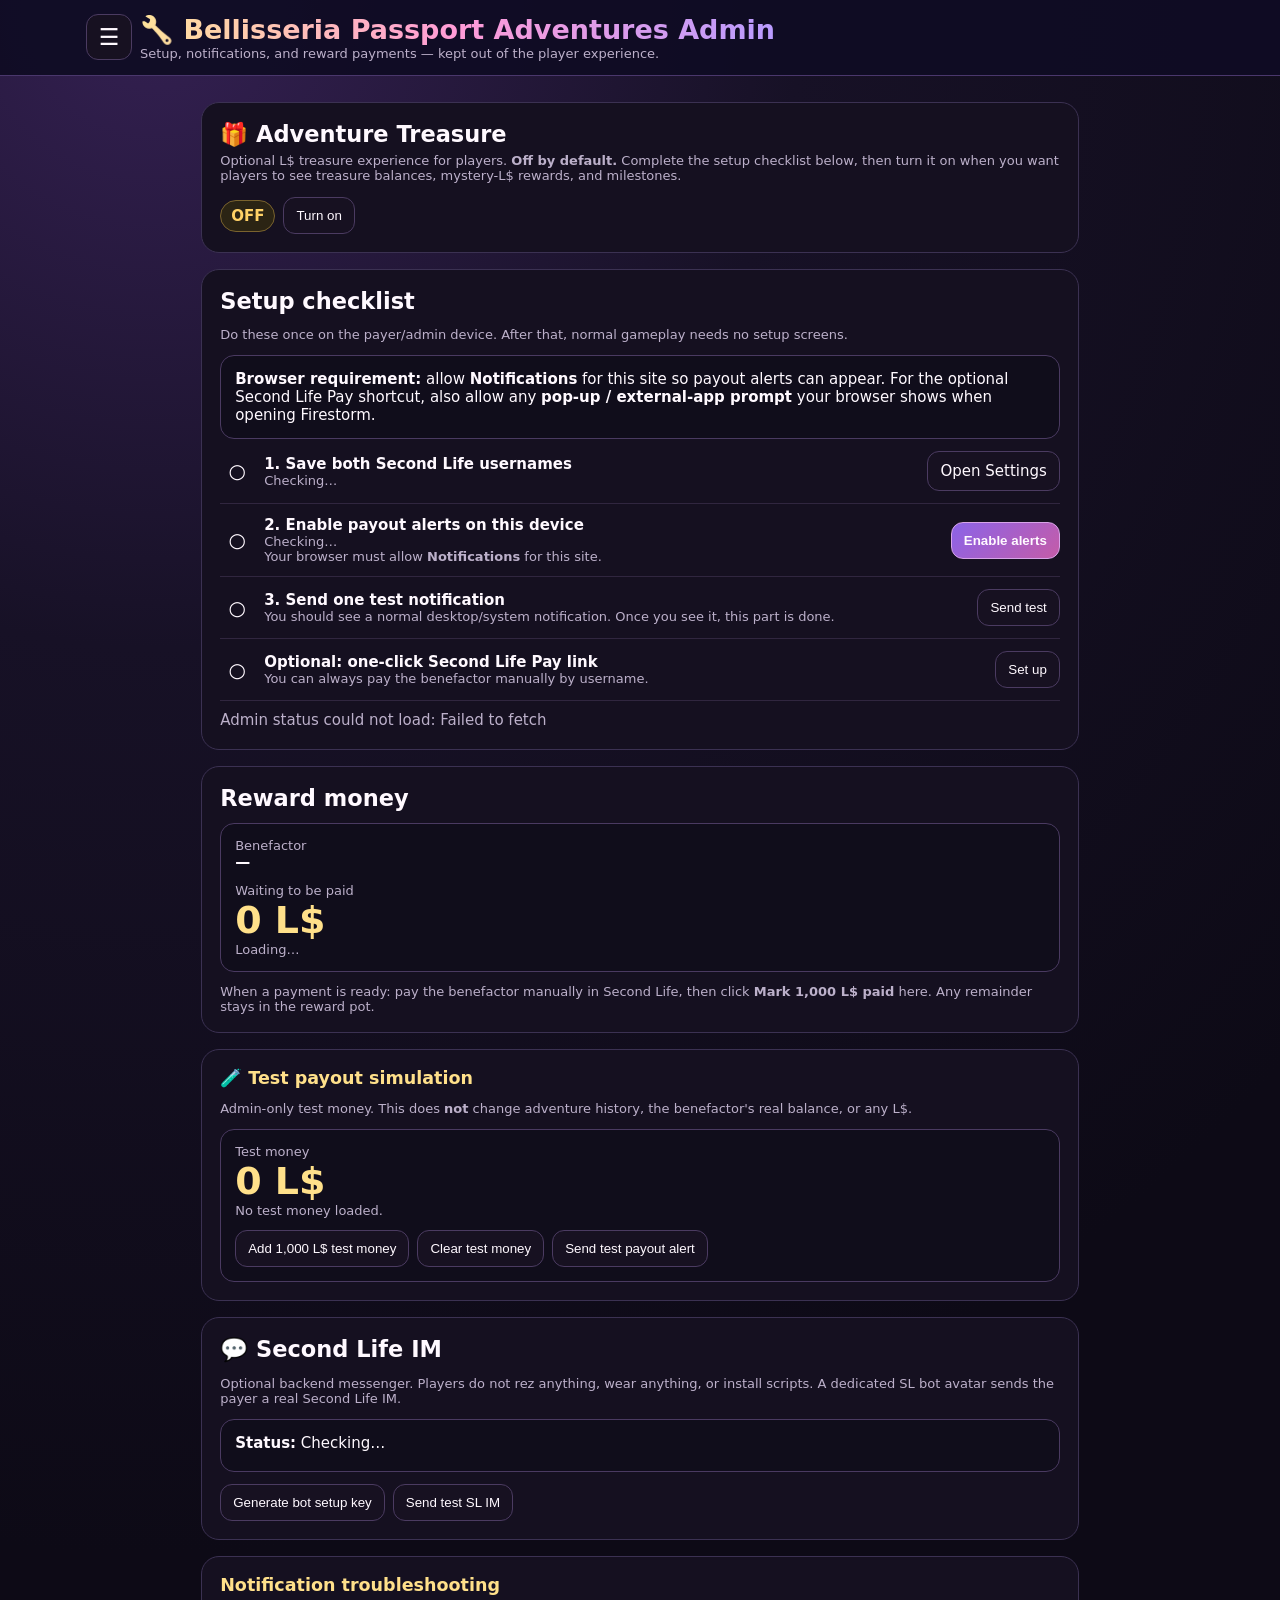
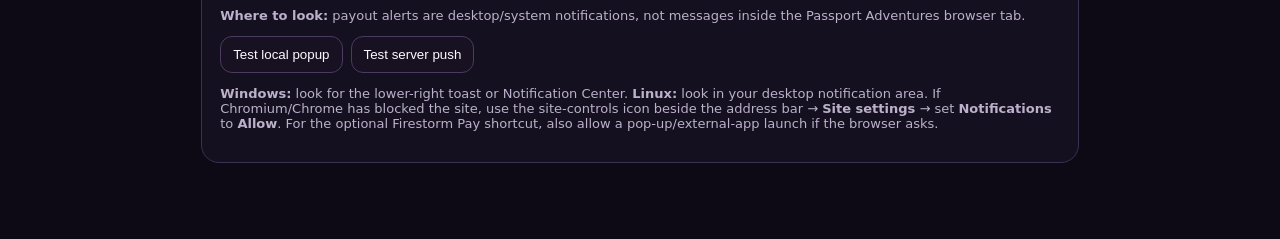
==== admin.html @ 74d3a183 "Fix passport branding and share responsive navigation" ====
<!doctype html>
<html>
<head>
<meta charset="utf-8"><meta name="viewport" content="width=device-width,initial-scale=1">
<meta name="robots" content="noindex">
<title>Admin · Bellisseria Passport Adventures</title>
<style>
:root{--ink:#fff9ff;--muted:#bcb0ca;--line:#3b3152;--green:#63e6a5;--gold:#ffd166;--red:#ff7f98}
*{box-sizing:border-box}body{margin:0;background:radial-gradient(circle at 12% 0%,#342052 0,#171126 30%,#0d0a16 72%);color:var(--ink);font:15px system-ui,-apple-system,Segoe UI,sans-serif}
header{position:sticky;top:0;background:#100c24ee;border-bottom:1px solid #4a376c;padding:14px 4vw;z-index:10}.top{max-width:1000px;margin:auto;display:flex;gap:16px;align-items:center;position:relative}.brand h1{margin:0;font-size:27px;background:linear-gradient(90deg,#ffe39a,#ff9bd7,#b99cff);-webkit-background-clip:text;color:transparent}.brand div,.small{color:var(--muted);font-size:13px}
button,a.btn,input{border:1px solid #4b3b61;border-radius:12px;background:#171121;color:var(--ink);padding:10px 12px}button,a.btn{cursor:pointer;text-decoration:none;display:inline-block}.primary{background:linear-gradient(135deg,#8b63e8,#c45ca8);border-color:#d7a4e8;font-weight:800}
main{max-width:980px;margin:auto;padding:26px 4vw 60px}.card{background:#151020;border:1px solid var(--line);border-radius:18px;padding:18px;margin-bottom:16px}.card h2,.card h3{margin:0 0 8px}.card h3{color:#ffe08a}.actions,.row{display:flex;gap:8px;flex-wrap:wrap;align-items:center}.row input{min-width:280px;flex:1}.check{display:grid;grid-template-columns:34px 1fr auto;gap:10px;align-items:center;padding:12px 0;border-bottom:1px solid #30263f}.check:last-child{border-bottom:0}.checkicon{font-size:20px;text-align:center}.ok{color:var(--green)}.warn{color:var(--gold)}.muted{color:var(--muted)}.statusbox{background:#100d1b;border:1px solid #4a3a61;border-radius:14px;padding:14px;margin-top:12px}.money{font-size:38px;font-weight:900;color:#ffe08a}.due{border-color:#a65b70;background:linear-gradient(135deg,#31151e,#221227)}.due strong{color:#ffc0ce}.notice{min-height:20px;margin-top:10px;color:var(--muted)}.mini{font-size:12px}.hide{display:none}.modebar{display:flex;justify-content:space-between;gap:14px;align-items:center;flex-wrap:wrap}.modepill{display:inline-block;border:1px solid #5b486f;border-radius:999px;padding:6px 10px;font-weight:900}.modepill.on{color:var(--green);border-color:#4f8a70;background:#10271f}.modepill.off{color:var(--gold);border-color:#7a632e;background:#2b2414}@media(max-width:700px){.check{grid-template-columns:30px 1fr}.check .actions{grid-column:2}.row input{min-width:100%}}
</style>
<link rel="stylesheet" href="shared-nav.css?v=1">
<link rel="icon" type="image/svg+xml" href="favicon.svg">
</head>
<body>
<header><div class="top"><div class="navwrap" id="nav"><button class="navbtn" title="Menu" aria-label="Menu" onclick="document.getElementById('nav').classList.toggle('open')">☰</button><div class="navmenu"><a href="index.html">🎮 Adventures</a><a href="settings.html">⚙ Settings</a><a href="instructions.html">📖 Instructions</a><a href="bbb.html">📍 BBB Passport Stops</a><a href="feedback.html">💬 Comments & Bugs</a></div></div><div class="brand"><h1>🔧 Bellisseria Passport Adventures Admin</h1><div>Setup, notifications, and reward payments — kept out of the player experience.</div></div></div></header>
<main>

<section class="card">
<div class="modebar">
  <div>
    <h2 style="margin:0 0 5px">🎁 Adventure Treasure</h2>
    <div class="small">Optional L$ treasure experience for players. <b>Off by default.</b> Complete the setup checklist below, then turn it on when you want players to see treasure balances, mystery-L$ rewards, and milestones.</div>
  </div>
  <div class="actions">
    <span id="treasure-state" class="modepill off">OFF</span>
    <button id="treasure-toggle">Turn on</button>
  </div>
</div>
</section>

<section class="card">
<h2>Setup checklist</h2>
<p class="small">Do these once on the payer/admin device. After that, normal gameplay needs no setup screens.</p>
<div class="statusbox"><b>Browser requirement:</b> allow <b>Notifications</b> for this site so payout alerts can appear. For the optional Second Life Pay shortcut, also allow any <b>pop-up / external-app prompt</b> your browser shows when opening Firestorm.</div>

<div class="check">
  <div class="checkicon" id="names-icon">○</div>
  <div><b>1. Save both Second Life usernames</b><div class="small" id="names-detail">Checking…</div></div>
  <div class="actions"><a class="btn" href="settings.html">Open Settings</a></div>
</div>

<div class="check">
  <div class="checkicon" id="alerts-icon">○</div>
  <div><b>2. Enable payout alerts on this device</b><div class="small" id="alerts-detail">Checking…</div><div class="small">Your browser must allow <b>Notifications</b> for this site.</div></div>
  <div class="actions"><button class="primary" id="enable-alerts">Enable alerts</button></div>
</div>

<div class="check">
  <div class="checkicon" id="test-icon">○</div>
  <div><b>3. Send one test notification</b><div class="small" id="test-detail">You should see a normal desktop/system notification. Once you see it, this part is done.</div></div>
  <div class="actions"><button id="test-alert">Send test</button></div>
</div>

<div class="check">
  <div class="checkicon" id="paylink-icon">○</div>
  <div><b>Optional: one-click Second Life Pay link</b><div class="small" id="paylink-detail">You can always pay the benefactor manually by username.</div></div>
  <div class="actions"><button id="show-pay-setup">Set up</button></div>
</div>

<div id="admin-message" class="notice">Loading admin status…</div>
</section>

<section class="card" id="pay-setup" style="display:none">
<h3>Optional Pay-link setup</h3>
<p class="small">Linden Lab's Name-to-Agent-ID API can resolve the saved benefactor username to the avatar UUID needed for a viewer Pay link. The API key is used for this lookup only and is not stored.</p>
<div class="row">
  <input id="ll-api-key" type="password" autocomplete="off" placeholder="Linden Lab API key">
  <button id="resolve-recipient">Resolve both players</button>
  <a class="btn" href="https://accounts.secondlife.com/manage_api_key" target="_blank" rel="noopener">Get LL API key</a>
</div>
</section>

<section class="card">
<h2>Reward money</h2>
<div class="statusbox">
  <div class="small">Benefactor</div>
  <div><b id="benefactor-name">—</b></div>
  <div class="small" style="margin-top:12px">Waiting to be paid</div>
  <div class="money" id="reward-balance">0 L$</div>
  <div class="small" id="reward-status">Loading…</div>
  <div class="small" id="collect-request-status" style="margin-top:7px;display:none"></div>
</div>

<div id="payment-box" class="statusbox due" style="display:none">
  <strong>💸 1,000 L$ payment ready</strong>
  <div class="small" id="payment-detail" style="margin-top:5px"></div>
  <div class="actions" style="margin-top:12px">
    <a class="btn primary" id="sl-pay" href="#" style="display:none">Pay in Second Life</a>
    <button id="mark-paid">Mark 1,000 L$ paid</button>
  </div>
</div>

<div class="small" style="margin-top:12px">When a payment is ready: pay the benefactor manually in Second Life, then click <b>Mark 1,000 L$ paid</b> here. Any remainder stays in the reward pot.</div>
</section>

<section class="card">
<h3>🧪 Test payout simulation</h3>
<p class="small">Admin-only test money. This does <b>not</b> change adventure history, the benefactor's real balance, or any L$.</p>
<div class="statusbox">
  <div class="small">Test money</div>
  <div class="money" id="test-balance">0 L$</div>
  <div class="small" id="test-money-status">No test money loaded.</div>
  <div class="actions" style="margin-top:12px">
    <button id="add-test-money">Add 1,000 L$ test money</button>
    <button id="clear-test-money">Clear test money</button>
    <button id="send-payout-test">Send test payout alert</button>
  </div>
</div>
</section>

<section class="card">
<h2>💬 Second Life IM</h2>
<p class="small">Optional backend messenger. Players do not rez anything, wear anything, or install scripts. A dedicated SL bot avatar sends the payer a real Second Life IM.</p>
<div class="statusbox">
  <div><b>Status:</b> <span id="sl-bot-status">Checking…</span></div>
  <div class="small" id="sl-bot-detail" style="margin-top:5px"></div>
</div>

<div id="sl-id-setup" style="margin-top:12px;display:none">
  <div class="small"><b>One-time:</b> resolve both saved SL usernames to avatar UUIDs.</div>
  <div class="row" style="margin-top:8px">
    <input id="sl-bot-api-key" type="password" autocomplete="off" placeholder="Linden Lab API key">
    <button id="resolve-sl-users">Resolve player IDs</button>
    <a class="btn" href="https://accounts.secondlife.com/manage_api_key" target="_blank" rel="noopener">Get LL API key</a>
  </div>
</div>

<div class="actions" style="margin-top:12px">
  <button id="generate-bot-token">Generate bot setup key</button>
  <button id="send-sl-im-test">Send test SL IM</button>
</div>

<div id="bot-token-box" class="statusbox" style="display:none">
  <div class="small"><b>Copy this key now.</b> It is shown only when generated and belongs on the VPS, not in Second Life.</div>
  <div class="row" style="margin-top:8px">
    <input id="bot-token-value" readonly>
    <button id="copy-bot-token">Copy key</button>
  </div>
  <div class="small" style="margin-top:8px">Then update/clone the GitHub repo on the VPS and run <b>sudo bash bot/install.sh</b>.</div>
</div>
</section>

<section class="card">
<h3>Notification troubleshooting</h3>
<p class="small"><b>Where to look:</b> payout alerts are desktop/system notifications, not messages inside the Passport Adventures browser tab.</p>
<div class="actions">
  <button id="local-test">Test local popup</button>
  <button id="server-test">Test server push</button>
</div>
<p class="small"><b>Windows:</b> look for the lower-right toast or Notification Center. <b>Linux:</b> look in your desktop notification area. If Chromium/Chrome has blocked the site, use the site-controls icon beside the address bar → <b>Site settings</b> → set <b>Notifications</b> to <b>Allow</b>. For the optional Firestorm Pay shortcut, also allow a pop-up/external-app launch if the browser asks.</p>
</section>

</main>

<script>
const SUPA_URL='https://tzxlrglgwzinefutledx.supabase.co';
const PUSH_API=SUPA_URL+'/functions/v1/payout-push';
let state=null;
const $=s=>document.querySelector(s);
function say(t){$('#admin-message').textContent=t}
async function call(action,payload={}){
 const r=await fetch(PUSH_API,{method:'POST',headers:{'Content-Type':'application/json'},body:JSON.stringify({action,...payload})});
 const d=await r.json().catch(()=>({ok:false,error:'bad_response'}));
 if(!r.ok||!d.ok){const e=new Error(d.error||('HTTP '+r.status));e.data=d;throw e}
 return d;
}
function vapidBytes(s){
 const p='='.repeat((4-s.length%4)%4),b=atob((s+p).replace(/-/g,'+').replace(/_/g,'/'));
 return Uint8Array.from(b,c=>c.charCodeAt(0));
}
async function currentSub(){
 const reg=await navigator.serviceWorker.getRegistration('./');
 return reg?await reg.pushManager.getSubscription():null;
}
function good(icon,detail,text){
 icon.textContent='✓';icon.className='checkicon ok';if(detail)detail.textContent=text||'Ready';
}
function needs(icon,detail,text){
 icon.textContent='○';icon.className='checkicon warn';if(detail)detail.textContent=text||'Needs setup';
}
async function refresh(){
 const s=await call('status');
 const sub=await currentSub().catch(()=>null);
 const ctl=localStorage.getItem('bbb-push-control')||'';
 const permission=typeof Notification!=='undefined'?Notification.permission:'unsupported';
 const tested=localStorage.getItem('bbb-push-tested')==='true';
 state={...s,sub,ctl,permission,tested};

 const treasureOn=!!s.treasure_enabled;
 const seen=s.bot_last_seen_at?new Date(s.bot_last_seen_at):null;
 const botFresh=seen && (Date.now()-seen.getTime()<120000);
 $('#sl-bot-status').textContent=botFresh?'Connected':(s.bot_configured?'Configured — waiting for VPS bot':'Not set up');
 $('#sl-bot-status').className=botFresh?'ok':'warn';
 $('#sl-bot-detail').textContent=botFresh
   ?('Bot '+(s.bot_account_name||'avatar')+' checked in recently.')
   :(s.bot_configured?'Start/restart the VPS bot service so it can connect.':'Generate a bot setup key, then install the messenger on the VPS.');
 $('#sl-id-setup').style.display=s.payer_uuid?'none':'block';
 $('#treasure-state').textContent=treasureOn?'ON':'OFF';
 $('#treasure-state').className='modepill '+(treasureOn?'on':'off');
 $('#treasure-toggle').textContent=treasureOn?'Turn off':'Turn on';

 const namesOk=!!(s.payer_username&&s.recipient_username&&s.payer_username!=='AA'&&s.recipient_username!=='KK');
 if(namesOk)good($('#names-icon'),$('#names-detail'),s.payer_username+' → '+s.recipient_username);
 else needs($('#names-icon'),$('#names-detail'),'Add both actual SL usernames in Settings.');

 const alertsOk=permission==='granted'&&!!sub&&!!ctl;
 if(alertsOk)good($('#alerts-icon'),$('#alerts-detail'),'Enabled on this device.');
 else needs($('#alerts-icon'),$('#alerts-detail'),permission==='denied'?'Browser notifications are blocked for this site.':'Enable alerts on the payer/admin device.');

 if(tested){
   good($('#test-icon'),$('#test-detail'),'✓ Server test completed on this device.');
   $('#test-alert').textContent='Send another test';
 }else{
   needs($('#test-icon'),$('#test-detail'),'Send one server test and look for the desktop/system popup.');
   $('#test-alert').textContent='Send test';
 }

 if(s.recipient_uuid)good($('#paylink-icon'),$('#paylink-detail'),'Benefactor Pay link is ready.');
 else needs($('#paylink-icon'),$('#paylink-detail'),'Optional — manual payment by username also works.');

 $('#benefactor-name').textContent=s.recipient_username||'Not set';
 $('#reward-balance').textContent=Number(s.balance||0)+' L$';
 const testBalance=Number(s.test_balance||0);
 $('#test-balance').textContent=testBalance+' L$';
 $('#test-money-status').textContent=testBalance?'TEST ONLY — ready to simulate a 1,000 L$ payout alert for '+(s.recipient_username||'the second player')+'.':'No test money loaded.';
 const ready=Number(s.ready_payments||0);
 $('#reward-status').textContent=ready?ready+' × 1,000 L$ payment'+(ready===1?' is':'s are')+' ready.':Math.max(0,1000-Number(s.balance||0))+' L$ until the next 1,000 L$ payment.';
 const requestEl=$('#collect-request-status');
 const requestedForCurrent=ready&&Number(s.last_collect_request_balance||0)===Number(s.balance||0)&&s.last_collect_request_at;
 if(requestedForCurrent){
   const when=new Date(s.last_collect_request_at);
   requestEl.textContent='🎉 '+(s.recipient_username||'Benefactor')+' is ready for their 1,000 L$ bonus · '+when.toLocaleString();
   requestEl.style.display='block';
 }else requestEl.style.display='none';
 $('#payment-box').style.display=ready?'block':'none';
 $('#payment-detail').textContent=ready?((Number(s.balance||0)-1000)+' L$ will remain after one 1,000 L$ payment.'):'';

 const pay=$('#sl-pay');
 if(s.recipient_uuid){pay.href='secondlife:///app/agent/'+s.recipient_uuid+'/pay';pay.style.display='inline-block'}
 else pay.style.display='none';

 $('#show-pay-setup').textContent=s.recipient_uuid?'Pay link ready':'Set up';
 $('#show-pay-setup').disabled=!!s.recipient_uuid;
 say(namesOk&&alertsOk&&tested?'✓ Required setup is complete.':'Finish the numbered setup items above.');
}
async function generateBotToken(){
 const sub=await currentSub(),ctl=localStorage.getItem('bbb-push-control')||'';
 if(!sub||!ctl)return say('Enable payout alerts on this admin device first.');
 const out=await call('create_bot_token',{endpoint:sub.endpoint,control_token:ctl});
 $('#bot-token-value').value=out.bot_token||'';
 $('#bot-token-box').style.display='block';
 say('Bot setup key generated. Copy it now, then use it during VPS installation.');
 await refresh();
}
async function resolveSlUsersForBot(){
 const key=$('#sl-bot-api-key').value.trim();
 if(!key)return say('Paste a Linden Lab API key first.');
 const sub=await currentSub(),ctl=localStorage.getItem('bbb-push-control')||'';
 if(!sub||!ctl)return say('Enable payout alerts first so this device can authorize the lookup.');
 await call('resolve_recipient',{endpoint:sub.endpoint,control_token:ctl,username:state.recipient_username,api_key:key});
 $('#sl-bot-api-key').value='';
 say('Both SL player IDs are resolved.');
 await refresh();
}
async function sendSlImTest(){
 const sub=await currentSub(),ctl=localStorage.getItem('bbb-push-control')||'';
 if(!sub||!ctl)return say('Enable payout alerts on this admin device first.');
 const out=await call('test_sl_im',{endpoint:sub.endpoint,control_token:ctl});
 say('Test SL IM queued for '+(out.target_username||'the payer')+'. It should arrive from the bot in Second Life.');
}
async function setTreasureMode(){
 const sub=await currentSub(),ctl=localStorage.getItem('bbb-push-control')||'';
 if(!sub||!ctl)return say('Enable payout alerts on this admin device first, then you can turn Adventure Treasure on or off.');
 const next=!state?.treasure_enabled;
 $('#treasure-toggle').disabled=true;
 try{
   await call('set_treasure_mode',{endpoint:sub.endpoint,control_token:ctl,enabled:next});
   say(next?'🎁 Adventure Treasure is ON. Players will now see the treasure experience.':'Adventure Treasure is OFF. Player reward displays are hidden and payout alerts are paused.');
   await refresh();
 }finally{
   $('#treasure-toggle').disabled=false;
 }
}
async function enableAlerts(){
 if(!('serviceWorker'in navigator)||!('PushManager'in window)||!('Notification'in window))return say('This browser does not support web push.');
 if(Notification.permission==='denied')return say('Notifications are blocked. Change this site to Allow in Chromium site settings, reload, and try again.');
 const p=await Notification.requestPermission();
 if(p!=='granted')return say('Notification permission was not granted.');
 const s=await call('status');
 const reg=await navigator.serviceWorker.register('sw.js');
 await navigator.serviceWorker.ready;
 let sub=await reg.pushManager.getSubscription();
 if(!sub)sub=await reg.pushManager.subscribe({userVisibleOnly:true,applicationServerKey:vapidBytes(s.vapid_public)});
 const out=await call('register',{subscription:sub.toJSON(),user_agent:navigator.userAgent});
 localStorage.setItem('bbb-push-control',out.control_token);
 say('Alerts enabled on this device.');
 await refresh();
}
async function serverTest(fromChecklist=false){
 const sub=await currentSub(),ctl=localStorage.getItem('bbb-push-control')||'';
 if(!sub||!ctl){
   if(fromChecklist)$('#test-detail').textContent='Enable payout alerts first.';
   return say('Enable payout alerts first.');
 }
 const btn=fromChecklist?$('#test-alert'):$('#server-test');
 if(btn){btn.disabled=true;btn.textContent='Sending…';}
 try{
   await call('test',{endpoint:sub.endpoint,control_token:ctl});
   localStorage.setItem('bbb-push-tested','true');
   if(fromChecklist)$('#test-detail').textContent='Test sent — look for the desktop/system popup.';
   say('Test sent. Look for the desktop/system notification.');
   await refresh();
 }catch(e){
   const msg=e.message==='test_cooldown'?'A test was just sent. Wait about 30 seconds, then try again.':'Test failed: '+e.message;
   if(fromChecklist)$('#test-detail').textContent=msg;
   say(msg);
   throw e;
 }finally{
   if(btn)btn.disabled=false;
   if(fromChecklist&&!localStorage.getItem('bbb-push-tested'))btn.textContent='Send test';
 }
}
async function localTest(){
 if(Notification.permission!=='granted')return say('Enable notifications first.');
 let reg=await navigator.serviceWorker.getRegistration('./');
 if(!reg){reg=await navigator.serviceWorker.register('sw.js');await navigator.serviceWorker.ready;}
 await reg.showNotification('🖥 Passport Adventures local test',{body:'Local browser/desktop notifications are working.',tag:'bbb-admin-local',renotify:true});
 say('Local popup requested. Look at your desktop/system notification area.');
}
async function setTestBalance(amount){
 const sub=await currentSub(),ctl=localStorage.getItem('bbb-push-control')||'';
 if(!sub||!ctl)return say('Enable payout alerts on this admin device first.');
 await call('set_test_balance',{endpoint:sub.endpoint,control_token:ctl,amount});
 say(amount?'🧪 Added 1,000 L$ test money. Real rewards were not changed.':'Test money cleared.');
 await refresh();
}
async function resolveRecipient(){
 const key=$('#ll-api-key').value.trim();
 if(!key)return say('Paste a Linden Lab API key first.');
 const sub=await currentSub(),ctl=localStorage.getItem('bbb-push-control')||'';
 if(!sub||!ctl)return say('Enable payout alerts first so this device can authorize the lookup.');
 await call('resolve_recipient',{endpoint:sub.endpoint,control_token:ctl,username:state.recipient_username,api_key:key});
 $('#ll-api-key').value='';
 $('#pay-setup').style.display='none';
 say('Both SL player IDs resolved. Pay link is ready.');
 await refresh();
}
async function markPaid(){
 if(!confirm('Record ONE 1,000 L$ payment to '+(state?.recipient_username||'the benefactor')+' as paid?\n\nDo this only after you actually send the L$ in Second Life.'))return;
 const sub=await currentSub(),ctl=localStorage.getItem('bbb-push-control')||'';
 if(!sub||!ctl)return say('Enable payout alerts on this admin device first.');
 const out=await call('mark_paid',{endpoint:sub.endpoint,control_token:ctl});
 say('✓ 1,000 L$ recorded as paid. '+out.remaining_balance+' L$ remains.');
 await call('check').catch(()=>{});
 await refresh();
}
$('#generate-bot-token').onclick=()=>generateBotToken().catch(e=>say('Could not generate bot key: '+e.message));
$('#copy-bot-token').onclick=()=>navigator.clipboard.writeText($('#bot-token-value').value).then(()=>say('Bot setup key copied.')).catch(()=>say('Could not copy the key.'));
$('#resolve-sl-users').onclick=()=>resolveSlUsersForBot().catch(e=>say('Could not resolve player IDs: '+e.message));
$('#send-sl-im-test').onclick=()=>sendSlImTest().catch(e=>{
 const m=e.message==='test_balance_required'?'Add 1,000 L$ test money first.':e.message==='payer_uuid_missing'?'Resolve player IDs first.':e.message==='bot_not_configured'?'Generate a bot setup key first.':'Could not queue SL IM: '+e.message;
 say(m);
});
$('#treasure-toggle').onclick=()=>setTreasureMode().catch(e=>say('Could not change Adventure Treasure: '+e.message));
$('#enable-alerts').onclick=()=>enableAlerts().catch(e=>say('Could not enable alerts: '+e.message));
$('#test-alert').onclick=()=>serverTest(true).catch(()=>{});
$('#server-test').onclick=()=>serverTest(false).catch(()=>{});
$('#add-test-money').onclick=()=>setTestBalance(1000).catch(e=>say('Could not add test money: '+e.message));
$('#clear-test-money').onclick=()=>setTestBalance(0).catch(e=>say('Could not clear test money: '+e.message));
$('#send-payout-test').onclick=()=>serverTest(false).catch(()=>{});
$('#local-test').onclick=()=>localTest().catch(e=>say('Local test failed: '+e.message));
$('#show-pay-setup').onclick=()=>{$('#pay-setup').style.display='block';$('#ll-api-key').focus()};
$('#resolve-recipient').onclick=()=>resolveRecipient().catch(e=>say('Benefactor lookup failed: '+e.message));
$('#mark-paid').onclick=()=>markPaid().catch(e=>say(e.message==='threshold_not_met'?'The balance is below 1,000 L$.':'Could not record payment: '+e.message));
refresh().catch(e=>say('Admin status could not load: '+e.message));
</script>
</body>
</html>
---- shared-nav.css ----
.navbtn {
  width: 46px;
  height: 46px;
  padding: 4px;
  display: grid;
  place-items: center;
  font: inherit;
  font-size: 23px;
  font-weight: 900;
  line-height: 1;
}

.navwrap {
  position: absolute;
  right: 100%;
  top: 0;
  margin-right: 8px;
  z-index: 31;
}

.navmenu {
  display: none;
  position: absolute;
  left: 0;
  top: 44px;
  min-width: 230px;
  padding: 8px;
  background: #171121;
  border: 1px solid #5c4775;
  border-radius: 14px;
  box-shadow: 0 16px 36px #0008;
}

.navwrap.open .navmenu {
  display: block;
}

.navmenu a {
  display: block;
  padding: 10px 12px;
  color: var(--ink);
  text-decoration: none;
  border-radius: 10px;
}

.navmenu a:hover {
  background: #2a1e3d;
}

.navmenu .here {
  color: var(--gold);
}

/* Move the button into the header before the left gutter becomes too narrow. */
@media (max-width: 1120px) {
  .navwrap {
    position: relative;
    right: auto;
    top: auto;
    flex: 0 0 46px;
    margin: 0;
  }
}

/* Match the proven Comments-page stacked mobile header. */
@media (max-width: 760px) {
  .top,
  .headrow {
    display: block;
  }

  .navwrap {
    margin: 0 0 8px;
  }
}
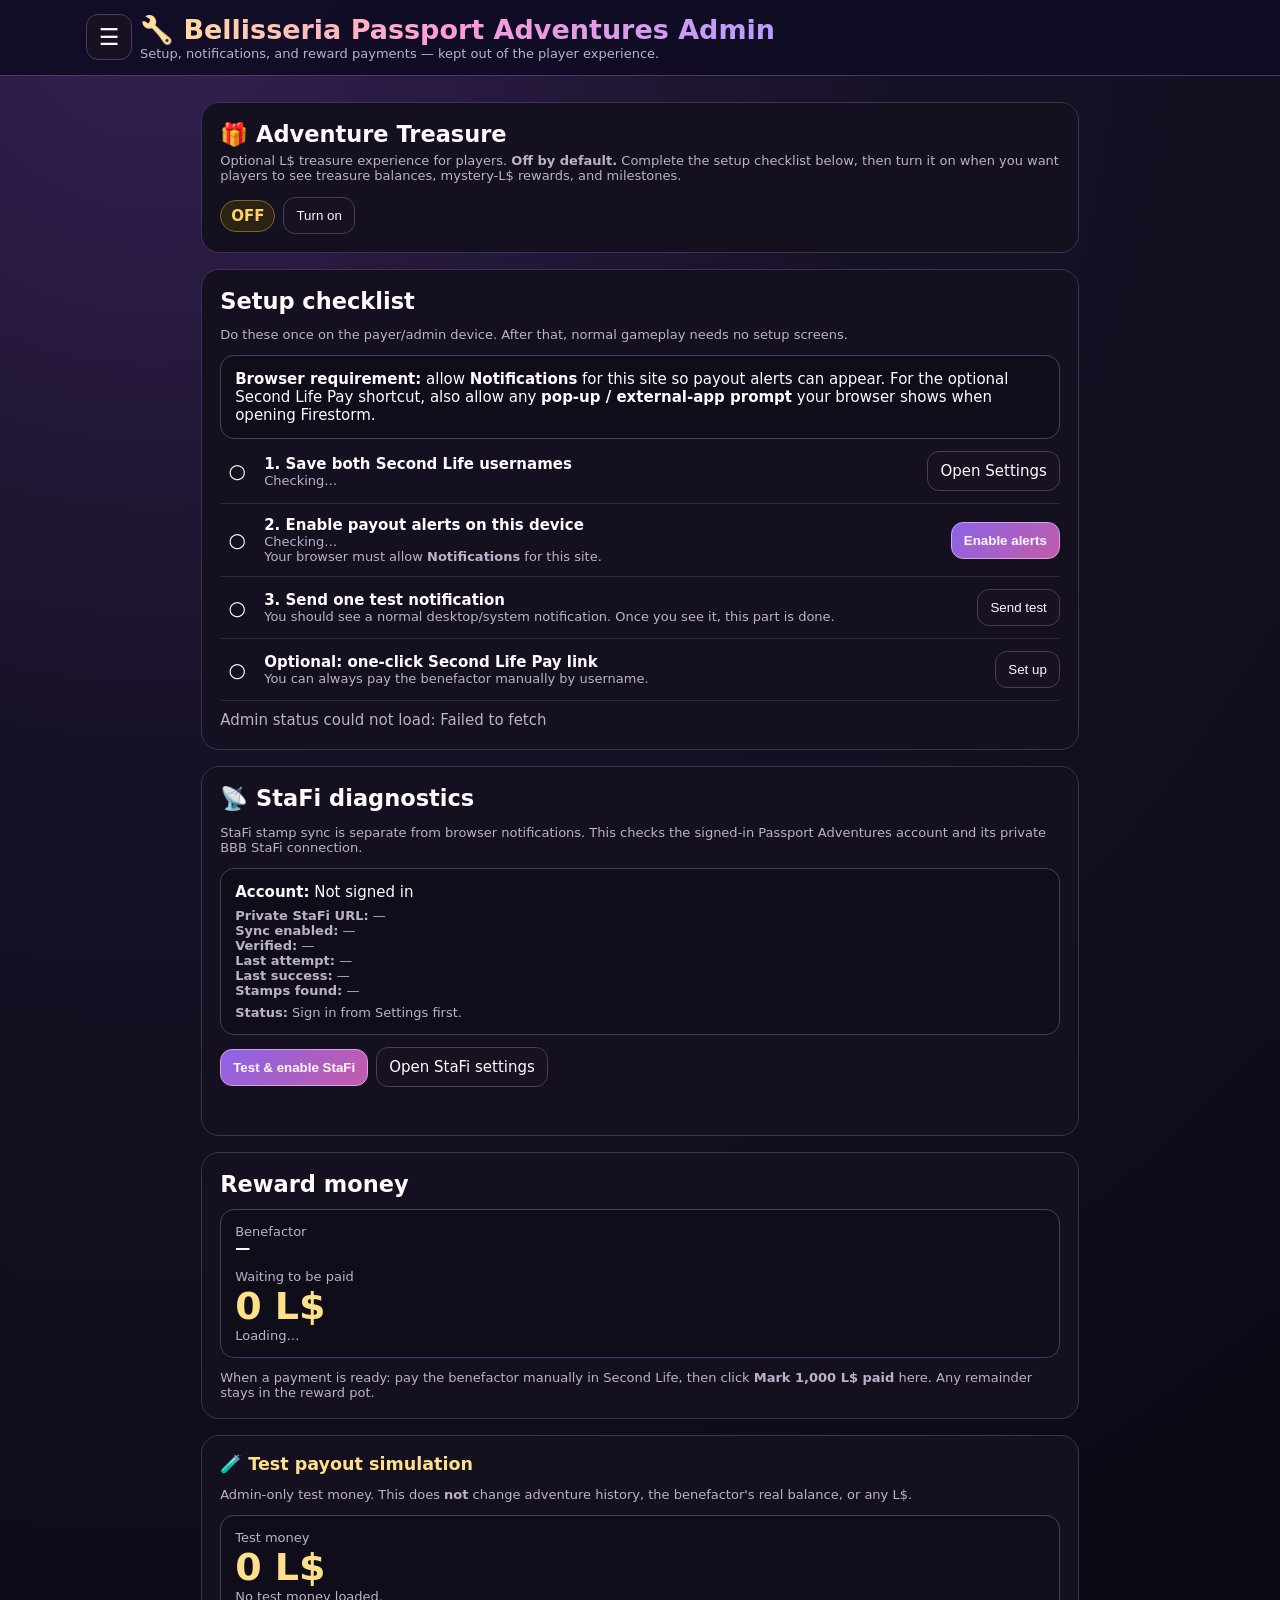
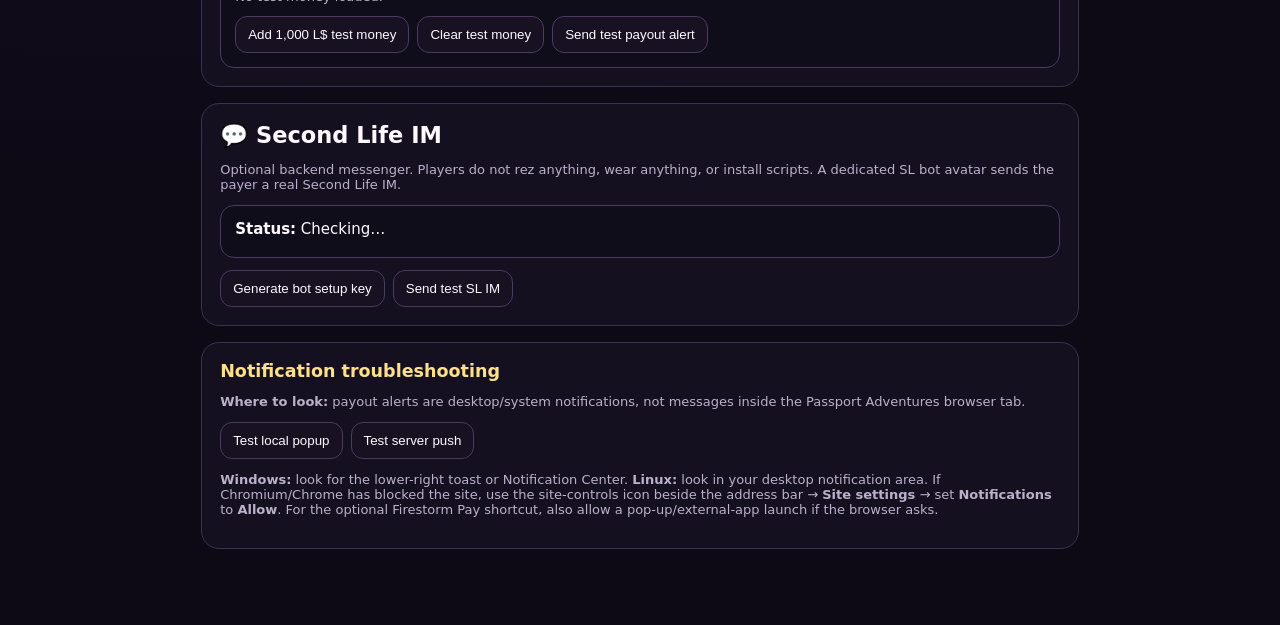
==== commit 197076ec: "Add StaFi diagnostics to Admin" ====
--- a/admin.html
+++ b/admin.html
@@ -18,6 +18,13 @@
 <header><div class="top"><div class="navwrap" id="nav"><button class="navbtn" title="Menu" aria-label="Menu" onclick="document.getElementById('nav').classList.toggle('open')">☰</button><div class="navmenu"><a href="index.html">🎮 Adventures</a><a href="settings.html">⚙ Settings</a><a href="instructions.html">📖 Instructions</a><a href="bbb.html">📍 BBB Passport Stops</a><a href="feedback.html">💬 Comments & Bugs</a></div></div><div class="brand"><h1>🔧 Bellisseria Passport Adventures Admin</h1><div>Setup, notifications, and reward payments — kept out of the player experience.</div></div></div></header>
 <main>
 
+<section class="card hide" id="club-admin-card">
+<div class="modebar"><div><h2 id="club-admin-name">Club payouts</h2><div class="small">This club's Treasure balance and manual payment record are completely separate from every other club.</div></div><a class="btn" href="settings.html">Players &amp; club settings</a></div>
+<div class="statusbox"><div class="small">Beneficiary</div><b id="club-beneficiary">—</b><div class="small" style="margin-top:10px">Waiting to be paid</div><div class="money" id="club-balance">0 L$</div><div class="small" id="club-request">No bonus request waiting.</div></div>
+<div class="actions" style="margin-top:12px"><button id="club-treasure-toggle">Treasure: OFF</button><button class="primary" id="club-mark-paid">Mark 1,000 L$ paid</button></div>
+<div class="notice" id="club-admin-message"></div>
+</section>
+
 <section class="card">
 <div class="modebar">
   <div>
@@ -61,6 +68,26 @@
 </div>
 
 <div id="admin-message" class="notice">Loading admin status…</div>
+</section>
+
+<section class="card">
+<h2>📡 StaFi diagnostics</h2>
+<p class="small">StaFi stamp sync is separate from browser notifications. This checks the signed-in Passport Adventures account and its private BBB StaFi connection.</p>
+<div class="statusbox">
+  <div><b>Account:</b> <span id="stafi-admin-account">Checking…</span></div>
+  <div class="small" style="margin-top:7px"><b>Private StaFi URL:</b> <span id="stafi-admin-url">Checking…</span></div>
+  <div class="small"><b>Sync enabled:</b> <span id="stafi-admin-enabled">—</span></div>
+  <div class="small"><b>Verified:</b> <span id="stafi-admin-verified">—</span></div>
+  <div class="small"><b>Last attempt:</b> <span id="stafi-admin-attempt">—</span></div>
+  <div class="small"><b>Last success:</b> <span id="stafi-admin-success">—</span></div>
+  <div class="small"><b>Stamps found:</b> <span id="stafi-admin-count">—</span></div>
+  <div class="small" style="margin-top:7px"><b>Status:</b> <span id="stafi-admin-status">Checking…</span></div>
+</div>
+<div class="actions" style="margin-top:12px">
+  <button class="primary" id="stafi-admin-test">Test &amp; enable StaFi</button>
+  <a class="btn" href="settings.html">Open StaFi settings</a>
+</div>
+<div class="notice" id="stafi-admin-message"></div>
 </section>
 
 <section class="card" id="pay-setup" style="display:none">
@@ -155,6 +182,7 @@
 
 </main>
 
+<script src="club-session.js?v=3"></script>
 <script>
 const SUPA_URL='https://tzxlrglgwzinefutledx.supabase.co';
 const PUSH_API=SUPA_URL+'/functions/v1/payout-push';
@@ -180,6 +208,53 @@
 }
 function needs(icon,detail,text){
  icon.textContent='○';icon.className='checkicon warn';if(detail)detail.textContent=text||'Needs setup';
+}
+function adminWhen(value){return value?new Date(value).toLocaleString():'Never'}
+function adminStafiError(code){
+ const map={
+   invalid_stafi_url:'Invalid BBB YourStamps URL',
+   stafi_redirect_failed:'Unexpected StaFi redirect',
+   stafi_redirect_blocked:'StaFi redirect was blocked',
+   stafi_page_too_large:'StaFi page response was too large',
+   stafi_too_many_redirects:'Too many StaFi redirects',
+   linked_player_required:'Account is not linked to an active player in the selected club',
+   stafi_unavailable:'StaFi page could not be reached'
+ };
+ if(/^stafi_http_\d{3}$/.test(code||''))return 'StaFi returned HTTP '+String(code).split('_').pop();
+ return map[code]||code||'Unknown StaFi error';
+}
+async function refreshStaFiAdmin(){
+ const session=window.PassportCloud&&PassportCloud.session();
+ const btn=$('#stafi-admin-test');
+ if(!session?.user){
+   $('#stafi-admin-account').textContent='Not signed in';
+   $('#stafi-admin-url').textContent='—';$('#stafi-admin-enabled').textContent='—';$('#stafi-admin-verified').textContent='—';$('#stafi-admin-attempt').textContent='—';$('#stafi-admin-success').textContent='—';$('#stafi-admin-count').textContent='—';
+   $('#stafi-admin-status').textContent='Sign in from Settings first.';btn.disabled=true;return;
+ }
+ const data=await PassportCloud.call('list'),ss=data.private_settings||{},active=PassportCloud.activeClub();
+ $('#stafi-admin-account').textContent=data.profile?.sl_username||session.user.sl_username||'Signed in';
+ $('#stafi-admin-url').textContent=ss.stafi_url?'Saved privately':'Not saved';
+ $('#stafi-admin-enabled').textContent=ss.stafi_sync_enabled?'Yes':'No';
+ $('#stafi-admin-verified').textContent=adminWhen(ss.stafi_verified_at);
+ $('#stafi-admin-attempt').textContent=adminWhen(ss.stafi_last_sync_at);
+ $('#stafi-admin-success').textContent=adminWhen(ss.stafi_last_success_at);
+ $('#stafi-admin-count').textContent=ss.stafi_last_stamp_count==null?'—':String(ss.stafi_last_stamp_count);
+ if(!ss.stafi_url)$('#stafi-admin-status').textContent='Not connected — manual stamp tracking only.';
+ else if(ss.stafi_last_error)$('#stafi-admin-status').textContent='⚠ '+adminStafiError(ss.stafi_last_error);
+ else if(ss.stafi_sync_enabled&&ss.stafi_last_success_at)$('#stafi-admin-status').textContent='✓ Connected and syncing.';
+ else $('#stafi-admin-status').textContent='URL is saved but has not been tested/enabled yet.';
+ btn.disabled=!ss.stafi_url||!active;
+ $('#stafi-admin-message').textContent=!active&&ss.stafi_url?'Choose an active club in Settings before testing StaFi.':'';
+}
+async function testStaFiAdmin(){
+ const active=PassportCloud.activeClub();if(!active)return $('#stafi-admin-message').textContent='Choose an active club in Settings first.';
+ const btn=$('#stafi-admin-test');btn.disabled=true;btn.textContent='Testing…';
+ try{
+   const out=await PassportCloud.call('verify_stafi',{club_id:active});
+   $('#stafi-admin-message').textContent=out.verified?'✓ StaFi verified and automatic sync enabled.':'StaFi test failed: '+adminStafiError(out.error);
+   await refreshStaFiAdmin();
+ }catch(e){$('#stafi-admin-message').textContent='StaFi test failed: '+adminStafiError(e.message)}
+ finally{btn.textContent='Test & enable StaFi';btn.disabled=false}
 }
 async function refresh(){
  const s=await call('status');
@@ -375,7 +450,11 @@
 $('#show-pay-setup').onclick=()=>{$('#pay-setup').style.display='block';$('#ll-api-key').focus()};
 $('#resolve-recipient').onclick=()=>resolveRecipient().catch(e=>say('Benefactor lookup failed: '+e.message));
 $('#mark-paid').onclick=()=>markPaid().catch(e=>say(e.message==='threshold_not_met'?'The balance is below 1,000 L$.':'Could not record payment: '+e.message));
+$('#stafi-admin-test').onclick=()=>testStaFiAdmin();
 refresh().catch(e=>say('Admin status could not load: '+e.message));
+PassportCloud.ready().then(()=>refreshStaFiAdmin()).catch(e=>{$('#stafi-admin-status').textContent='StaFi diagnostics unavailable: '+e.message});
+window.addEventListener('passport-auth-ready',()=>refreshStaFiAdmin().catch(()=>{}));
 </script>
+<script src="club-admin.js?v=2"></script>
 </body>
 </html>
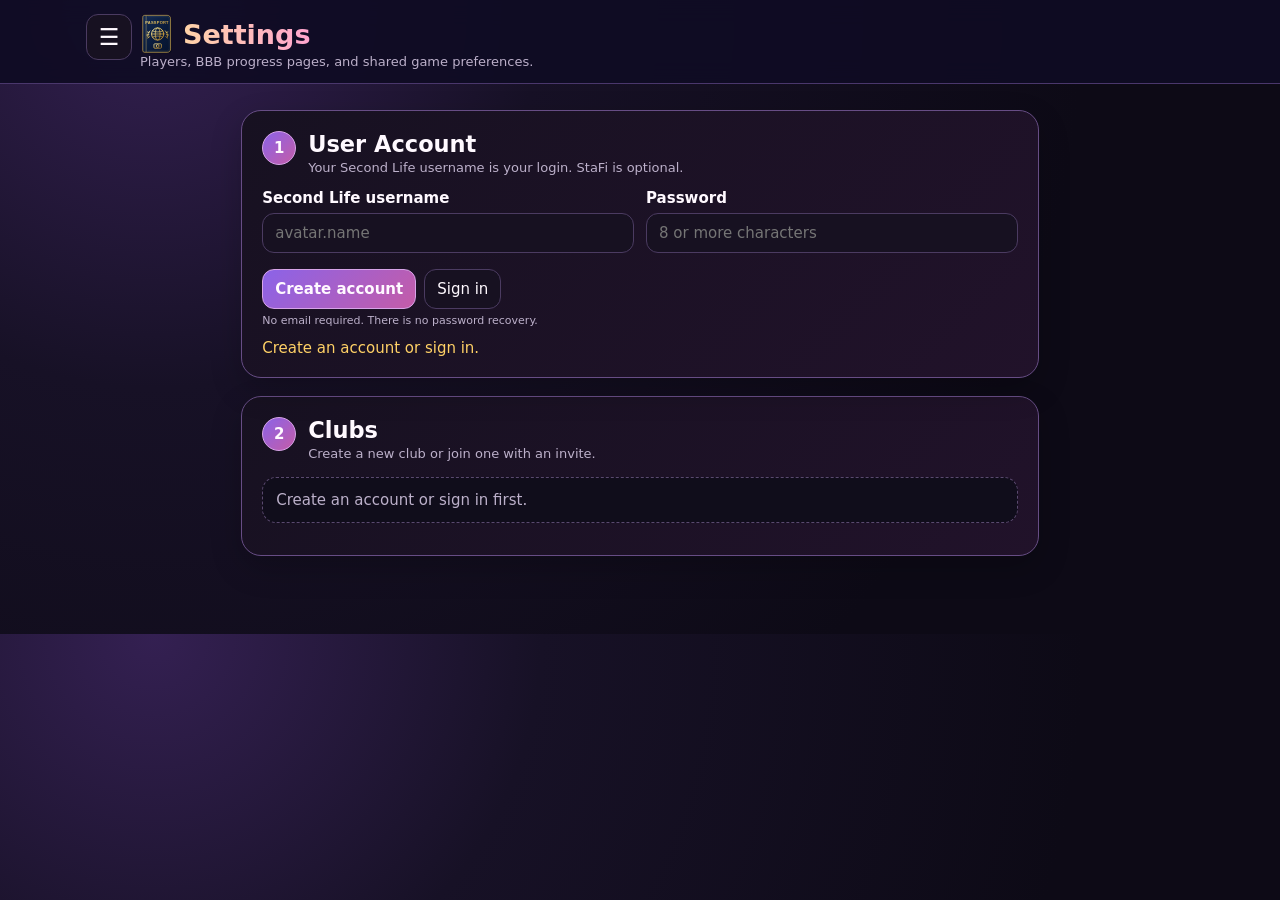
==== commit 7b8ebf6c: "Rebuild Admin around Treasure and StaFi" ====
--- a/admin.html
+++ b/admin.html
@@ -2,459 +2,197 @@
 <html>
 <head>
 <meta charset="utf-8"><meta name="viewport" content="width=device-width,initial-scale=1">
-<meta name="robots" content="noindex">
+<meta name="robots" content="noindex,nofollow">
 <title>Admin · Bellisseria Passport Adventures</title>
 <style>
-:root{--ink:#fff9ff;--muted:#bcb0ca;--line:#3b3152;--green:#63e6a5;--gold:#ffd166;--red:#ff7f98}
-*{box-sizing:border-box}body{margin:0;background:radial-gradient(circle at 12% 0%,#342052 0,#171126 30%,#0d0a16 72%);color:var(--ink);font:15px system-ui,-apple-system,Segoe UI,sans-serif}
-header{position:sticky;top:0;background:#100c24ee;border-bottom:1px solid #4a376c;padding:14px 4vw;z-index:10}.top{max-width:1000px;margin:auto;display:flex;gap:16px;align-items:center;position:relative}.brand h1{margin:0;font-size:27px;background:linear-gradient(90deg,#ffe39a,#ff9bd7,#b99cff);-webkit-background-clip:text;color:transparent}.brand div,.small{color:var(--muted);font-size:13px}
-button,a.btn,input{border:1px solid #4b3b61;border-radius:12px;background:#171121;color:var(--ink);padding:10px 12px}button,a.btn{cursor:pointer;text-decoration:none;display:inline-block}.primary{background:linear-gradient(135deg,#8b63e8,#c45ca8);border-color:#d7a4e8;font-weight:800}
-main{max-width:980px;margin:auto;padding:26px 4vw 60px}.card{background:#151020;border:1px solid var(--line);border-radius:18px;padding:18px;margin-bottom:16px}.card h2,.card h3{margin:0 0 8px}.card h3{color:#ffe08a}.actions,.row{display:flex;gap:8px;flex-wrap:wrap;align-items:center}.row input{min-width:280px;flex:1}.check{display:grid;grid-template-columns:34px 1fr auto;gap:10px;align-items:center;padding:12px 0;border-bottom:1px solid #30263f}.check:last-child{border-bottom:0}.checkicon{font-size:20px;text-align:center}.ok{color:var(--green)}.warn{color:var(--gold)}.muted{color:var(--muted)}.statusbox{background:#100d1b;border:1px solid #4a3a61;border-radius:14px;padding:14px;margin-top:12px}.money{font-size:38px;font-weight:900;color:#ffe08a}.due{border-color:#a65b70;background:linear-gradient(135deg,#31151e,#221227)}.due strong{color:#ffc0ce}.notice{min-height:20px;margin-top:10px;color:var(--muted)}.mini{font-size:12px}.hide{display:none}.modebar{display:flex;justify-content:space-between;gap:14px;align-items:center;flex-wrap:wrap}.modepill{display:inline-block;border:1px solid #5b486f;border-radius:999px;padding:6px 10px;font-weight:900}.modepill.on{color:var(--green);border-color:#4f8a70;background:#10271f}.modepill.off{color:var(--gold);border-color:#7a632e;background:#2b2414}@media(max-width:700px){.check{grid-template-columns:30px 1fr}.check .actions{grid-column:2}.row input{min-width:100%}}
+:root{--ink:#fff9ff;--muted:#bcb0ca;--line:#3b3152;--green:#63e6a5;--gold:#ffd166;--red:#ff8da1}
+*{box-sizing:border-box}
+body{margin:0;background:radial-gradient(circle at 12% 0%,#342052 0,#171126 30%,#0d0a16 72%);color:var(--ink);font:15px system-ui,-apple-system,Segoe UI,sans-serif}
+header{background:#100c24ee;border-bottom:1px solid #4a376c;padding:14px 4vw}
+.top{max-width:900px;margin:auto;display:flex;justify-content:space-between;gap:16px;align-items:center}
+h1{margin:0;font-size:24px;background:linear-gradient(90deg,#ffe39a,#ff9bd7,#b99cff);-webkit-background-clip:text;color:transparent}
+.small,.muted{color:var(--muted);font-size:12px}
+button,a.btn{border:1px solid #4b3b61;border-radius:11px;background:#171121;color:var(--ink);padding:9px 11px;cursor:pointer;text-decoration:none;font:inherit}
+button.primary{background:linear-gradient(135deg,#8b63e8,#c45ca8);border-color:#d7a4e8;font-weight:800}
+main{max-width:900px;margin:auto;padding:24px 4vw 60px}
+.card{background:linear-gradient(135deg,#171121,#21122a);border:1px solid #674d85;border-radius:18px;padding:18px;margin-bottom:16px;box-shadow:0 12px 30px #0003}
+.card h2{margin:0 0 5px}.modehead{display:flex;justify-content:space-between;gap:14px;align-items:center;flex-wrap:wrap}
+.actions{display:flex;gap:8px;align-items:center;flex-wrap:wrap}.pill{display:inline-block;border:1px solid #5b486f;border-radius:999px;padding:5px 9px;font-size:11px;font-weight:900}
+.pill.on{color:var(--green);border-color:#4f8a70;background:#10271f}.pill.off{color:var(--gold);border-color:#7a632e;background:#2b2414}
+.details{margin-top:15px;padding-top:15px;border-top:1px solid var(--line)}.grid{display:grid;grid-template-columns:1fr 1fr;gap:10px}.stat{background:#100d1b;border:1px solid #443754;border-radius:12px;padding:11px}
+.stat b{display:block;margin-top:3px}.money{font-size:34px;font-weight:900;color:#ffe08a}.paybox{margin-top:12px;padding:13px;border:1px solid #84556a;border-radius:13px;background:#28141d}
+.statusbox{background:#100d1b;border:1px solid #4a3a61;border-radius:13px;padding:13px;margin-top:12px;line-height:1.5}.good{color:var(--green)}.warn{color:var(--gold)}.bad{color:#ffacba}
+.notice{min-height:18px;margin-top:10px;color:var(--muted);font-size:12px}.hidden{display:none!important}
+#gate{max-width:520px;margin:70px auto;padding:0 4vw;text-align:center;color:var(--muted)}
+@media(max-width:650px){.grid{grid-template-columns:1fr}.top{align-items:flex-start}.top .actions{justify-content:flex-end}}
 </style>
-<link rel="stylesheet" href="shared-nav.css?v=1">
 <link rel="icon" type="image/svg+xml" href="favicon.svg">
 </head>
 <body>
-<header><div class="top"><div class="navwrap" id="nav"><button class="navbtn" title="Menu" aria-label="Menu" onclick="document.getElementById('nav').classList.toggle('open')">☰</button><div class="navmenu"><a href="index.html">🎮 Adventures</a><a href="settings.html">⚙ Settings</a><a href="instructions.html">📖 Instructions</a><a href="bbb.html">📍 BBB Passport Stops</a><a href="feedback.html">💬 Comments & Bugs</a></div></div><div class="brand"><h1>🔧 Bellisseria Passport Adventures Admin</h1><div>Setup, notifications, and reward payments — kept out of the player experience.</div></div></div></header>
-<main>
+<header>
+  <div class="top">
+    <div><h1>⚙ Passport Adventures Admin</h1><div class="small">Owner setup only</div></div>
+    <div class="actions"><a class="btn" href="settings.html">Settings</a><button id="lock-admin">Lock</button></div>
+  </div>
+</header>
 
-<section class="card hide" id="club-admin-card">
-<div class="modebar"><div><h2 id="club-admin-name">Club payouts</h2><div class="small">This club's Treasure balance and manual payment record are completely separate from every other club.</div></div><a class="btn" href="settings.html">Players &amp; club settings</a></div>
-<div class="statusbox"><div class="small">Beneficiary</div><b id="club-beneficiary">—</b><div class="small" style="margin-top:10px">Waiting to be paid</div><div class="money" id="club-balance">0 L$</div><div class="small" id="club-request">No bonus request waiting.</div></div>
-<div class="actions" style="margin-top:12px"><button id="club-treasure-toggle">Treasure: OFF</button><button class="primary" id="club-mark-paid">Mark 1,000 L$ paid</button></div>
-<div class="notice" id="club-admin-message"></div>
+<div id="gate">Checking admin access…</div>
+
+<main id="admin-main" class="hidden">
+<section class="card" id="treasure-card">
+  <div class="modehead">
+    <div><h2 id="treasure-title">Adventure Treasure</h2><div class="small">Money mode for the active club.</div></div>
+    <div class="actions"><span class="pill off" id="treasure-pill">OFF</span><button id="treasure-toggle">Turn on</button></div>
+  </div>
+  <div id="treasure-off-note" class="statusbox">Adventure Treasure is off for this club.</div>
+  <div id="treasure-details" class="details hidden">
+    <div class="grid">
+      <div class="stat"><span class="small">Payer</span><b id="payer-name">—</b></div>
+      <div class="stat"><span class="small">Paid to</span><b id="recipient-name">—</b></div>
+    </div>
+    <div class="statusbox">
+      <div class="small">Waiting to be paid</div>
+      <div class="money" id="treasure-balance">0 L$</div>
+      <div class="small" id="treasure-progress">—</div>
+      <div class="small" id="treasure-request" style="margin-top:6px"></div>
+    </div>
+    <div class="paybox hidden" id="pay-box">
+      <b>💸 1,000 L$ ready</b>
+      <div class="small" style="margin-top:4px">Pay the <b>Paid to</b> player manually in Second Life, then record it here.</div>
+      <div class="actions" style="margin-top:10px"><button class="primary" id="mark-paid">Mark 1,000 L$ paid</button></div>
+    </div>
+  </div>
+  <div class="notice" id="treasure-message"></div>
 </section>
 
 <section class="card">
-<div class="modebar">
-  <div>
-    <h2 style="margin:0 0 5px">🎁 Adventure Treasure</h2>
-    <div class="small">Optional L$ treasure experience for players. <b>Off by default.</b> Complete the setup checklist below, then turn it on when you want players to see treasure balances, mystery-L$ rewards, and milestones.</div>
+  <div class="modehead"><div><h2>📡 StaFi diagnostics</h2><div class="small">Automatic BBB stamp sync for your signed-in account.</div></div><a class="btn" href="settings.html">Edit StaFi URL</a></div>
+  <div class="statusbox">
+    <div><b>Account:</b> <span id="stafi-account">—</span></div>
+    <div><b>Private StaFi URL:</b> <span id="stafi-url">—</span></div>
+    <div><b>Sync enabled:</b> <span id="stafi-enabled">—</span></div>
+    <div><b>Verified:</b> <span id="stafi-verified">—</span></div>
+    <div><b>Last attempt:</b> <span id="stafi-attempt">—</span></div>
+    <div><b>Last success:</b> <span id="stafi-success">—</span></div>
+    <div><b>Stamps found:</b> <span id="stafi-count">—</span></div>
+    <div style="margin-top:7px"><b>Status:</b> <span id="stafi-status">Checking…</span></div>
   </div>
-  <div class="actions">
-    <span id="treasure-state" class="modepill off">OFF</span>
-    <button id="treasure-toggle">Turn on</button>
-  </div>
-</div>
+  <div class="actions" style="margin-top:12px"><button class="primary" id="stafi-test">Test &amp; enable StaFi</button></div>
+  <div class="notice" id="stafi-message"></div>
 </section>
-
-<section class="card">
-<h2>Setup checklist</h2>
-<p class="small">Do these once on the payer/admin device. After that, normal gameplay needs no setup screens.</p>
-<div class="statusbox"><b>Browser requirement:</b> allow <b>Notifications</b> for this site so payout alerts can appear. For the optional Second Life Pay shortcut, also allow any <b>pop-up / external-app prompt</b> your browser shows when opening Firestorm.</div>
-
-<div class="check">
-  <div class="checkicon" id="names-icon">○</div>
-  <div><b>1. Save both Second Life usernames</b><div class="small" id="names-detail">Checking…</div></div>
-  <div class="actions"><a class="btn" href="settings.html">Open Settings</a></div>
-</div>
-
-<div class="check">
-  <div class="checkicon" id="alerts-icon">○</div>
-  <div><b>2. Enable payout alerts on this device</b><div class="small" id="alerts-detail">Checking…</div><div class="small">Your browser must allow <b>Notifications</b> for this site.</div></div>
-  <div class="actions"><button class="primary" id="enable-alerts">Enable alerts</button></div>
-</div>
-
-<div class="check">
-  <div class="checkicon" id="test-icon">○</div>
-  <div><b>3. Send one test notification</b><div class="small" id="test-detail">You should see a normal desktop/system notification. Once you see it, this part is done.</div></div>
-  <div class="actions"><button id="test-alert">Send test</button></div>
-</div>
-
-<div class="check">
-  <div class="checkicon" id="paylink-icon">○</div>
-  <div><b>Optional: one-click Second Life Pay link</b><div class="small" id="paylink-detail">You can always pay the benefactor manually by username.</div></div>
-  <div class="actions"><button id="show-pay-setup">Set up</button></div>
-</div>
-
-<div id="admin-message" class="notice">Loading admin status…</div>
-</section>
-
-<section class="card">
-<h2>📡 StaFi diagnostics</h2>
-<p class="small">StaFi stamp sync is separate from browser notifications. This checks the signed-in Passport Adventures account and its private BBB StaFi connection.</p>
-<div class="statusbox">
-  <div><b>Account:</b> <span id="stafi-admin-account">Checking…</span></div>
-  <div class="small" style="margin-top:7px"><b>Private StaFi URL:</b> <span id="stafi-admin-url">Checking…</span></div>
-  <div class="small"><b>Sync enabled:</b> <span id="stafi-admin-enabled">—</span></div>
-  <div class="small"><b>Verified:</b> <span id="stafi-admin-verified">—</span></div>
-  <div class="small"><b>Last attempt:</b> <span id="stafi-admin-attempt">—</span></div>
-  <div class="small"><b>Last success:</b> <span id="stafi-admin-success">—</span></div>
-  <div class="small"><b>Stamps found:</b> <span id="stafi-admin-count">—</span></div>
-  <div class="small" style="margin-top:7px"><b>Status:</b> <span id="stafi-admin-status">Checking…</span></div>
-</div>
-<div class="actions" style="margin-top:12px">
-  <button class="primary" id="stafi-admin-test">Test &amp; enable StaFi</button>
-  <a class="btn" href="settings.html">Open StaFi settings</a>
-</div>
-<div class="notice" id="stafi-admin-message"></div>
-</section>
-
-<section class="card" id="pay-setup" style="display:none">
-<h3>Optional Pay-link setup</h3>
-<p class="small">Linden Lab's Name-to-Agent-ID API can resolve the saved benefactor username to the avatar UUID needed for a viewer Pay link. The API key is used for this lookup only and is not stored.</p>
-<div class="row">
-  <input id="ll-api-key" type="password" autocomplete="off" placeholder="Linden Lab API key">
-  <button id="resolve-recipient">Resolve both players</button>
-  <a class="btn" href="https://accounts.secondlife.com/manage_api_key" target="_blank" rel="noopener">Get LL API key</a>
-</div>
-</section>
-
-<section class="card">
-<h2>Reward money</h2>
-<div class="statusbox">
-  <div class="small">Benefactor</div>
-  <div><b id="benefactor-name">—</b></div>
-  <div class="small" style="margin-top:12px">Waiting to be paid</div>
-  <div class="money" id="reward-balance">0 L$</div>
-  <div class="small" id="reward-status">Loading…</div>
-  <div class="small" id="collect-request-status" style="margin-top:7px;display:none"></div>
-</div>
-
-<div id="payment-box" class="statusbox due" style="display:none">
-  <strong>💸 1,000 L$ payment ready</strong>
-  <div class="small" id="payment-detail" style="margin-top:5px"></div>
-  <div class="actions" style="margin-top:12px">
-    <a class="btn primary" id="sl-pay" href="#" style="display:none">Pay in Second Life</a>
-    <button id="mark-paid">Mark 1,000 L$ paid</button>
-  </div>
-</div>
-
-<div class="small" style="margin-top:12px">When a payment is ready: pay the benefactor manually in Second Life, then click <b>Mark 1,000 L$ paid</b> here. Any remainder stays in the reward pot.</div>
-</section>
-
-<section class="card">
-<h3>🧪 Test payout simulation</h3>
-<p class="small">Admin-only test money. This does <b>not</b> change adventure history, the benefactor's real balance, or any L$.</p>
-<div class="statusbox">
-  <div class="small">Test money</div>
-  <div class="money" id="test-balance">0 L$</div>
-  <div class="small" id="test-money-status">No test money loaded.</div>
-  <div class="actions" style="margin-top:12px">
-    <button id="add-test-money">Add 1,000 L$ test money</button>
-    <button id="clear-test-money">Clear test money</button>
-    <button id="send-payout-test">Send test payout alert</button>
-  </div>
-</div>
-</section>
-
-<section class="card">
-<h2>💬 Second Life IM</h2>
-<p class="small">Optional backend messenger. Players do not rez anything, wear anything, or install scripts. A dedicated SL bot avatar sends the payer a real Second Life IM.</p>
-<div class="statusbox">
-  <div><b>Status:</b> <span id="sl-bot-status">Checking…</span></div>
-  <div class="small" id="sl-bot-detail" style="margin-top:5px"></div>
-</div>
-
-<div id="sl-id-setup" style="margin-top:12px;display:none">
-  <div class="small"><b>One-time:</b> resolve both saved SL usernames to avatar UUIDs.</div>
-  <div class="row" style="margin-top:8px">
-    <input id="sl-bot-api-key" type="password" autocomplete="off" placeholder="Linden Lab API key">
-    <button id="resolve-sl-users">Resolve player IDs</button>
-    <a class="btn" href="https://accounts.secondlife.com/manage_api_key" target="_blank" rel="noopener">Get LL API key</a>
-  </div>
-</div>
-
-<div class="actions" style="margin-top:12px">
-  <button id="generate-bot-token">Generate bot setup key</button>
-  <button id="send-sl-im-test">Send test SL IM</button>
-</div>
-
-<div id="bot-token-box" class="statusbox" style="display:none">
-  <div class="small"><b>Copy this key now.</b> It is shown only when generated and belongs on the VPS, not in Second Life.</div>
-  <div class="row" style="margin-top:8px">
-    <input id="bot-token-value" readonly>
-    <button id="copy-bot-token">Copy key</button>
-  </div>
-  <div class="small" style="margin-top:8px">Then update/clone the GitHub repo on the VPS and run <b>sudo bash bot/install.sh</b>.</div>
-</div>
-</section>
-
-<section class="card">
-<h3>Notification troubleshooting</h3>
-<p class="small"><b>Where to look:</b> payout alerts are desktop/system notifications, not messages inside the Passport Adventures browser tab.</p>
-<div class="actions">
-  <button id="local-test">Test local popup</button>
-  <button id="server-test">Test server push</button>
-</div>
-<p class="small"><b>Windows:</b> look for the lower-right toast or Notification Center. <b>Linux:</b> look in your desktop notification area. If Chromium/Chrome has blocked the site, use the site-controls icon beside the address bar → <b>Site settings</b> → set <b>Notifications</b> to <b>Allow</b>. For the optional Firestorm Pay shortcut, also allow a pop-up/external-app launch if the browser asks.</p>
-</section>
-
 </main>
 
-<script src="club-session.js?v=3"></script>
+<script src="club-session.js?v=4"></script>
 <script>
-const SUPA_URL='https://tzxlrglgwzinefutledx.supabase.co';
-const PUSH_API=SUPA_URL+'/functions/v1/payout-push';
-let state=null;
 const $=s=>document.querySelector(s);
-function say(t){$('#admin-message').textContent=t}
-async function call(action,payload={}){
- const r=await fetch(PUSH_API,{method:'POST',headers:{'Content-Type':'application/json'},body:JSON.stringify({action,...payload})});
- const d=await r.json().catch(()=>({ok:false,error:'bad_response'}));
- if(!r.ok||!d.ok){const e=new Error(d.error||('HTTP '+r.status));e.data=d;throw e}
- return d;
+let clubState=null;
+
+function when(v){return v?new Date(v).toLocaleString():'Never'}
+function stafiError(code){
+ const map={
+  invalid_stafi_url:'Invalid BBB YourStamps URL.',
+  stafi_redirect_failed:'StaFi redirected unexpectedly.',
+  stafi_redirect_blocked:'StaFi redirected outside the allowed BBB site.',
+  stafi_page_too_large:'StaFi page response was unexpectedly large.',
+  stafi_too_many_redirects:'StaFi redirected too many times.',
+  linked_player_required:'This account is not linked to an active player in the selected club.',
+  stafi_unavailable:'The StaFi page could not be reached.'
+ };
+ if(/^stafi_http_\d{3}$/.test(code||''))return 'StaFi returned HTTP '+String(code).split('_').pop()+'.';
+ return map[code]||code||'Unknown StaFi error.';
 }
-function vapidBytes(s){
- const p='='.repeat((4-s.length%4)%4),b=atob((s+p).replace(/-/g,'+').replace(/_/g,'/'));
- return Uint8Array.from(b,c=>c.charCodeAt(0));
+function remaining(r){return Math.max(0,Number(r?.amount||0)-Math.max(0,Number(r?.paid_amount||0)))}
+
+async function requireAdmin(){
+ await PassportCloud.ready();
+ if(!PassportCloud.session()?.user){location.replace('settings.html');return false}
+ if(await PassportCloud.adminReady())return true;
+ const password=prompt('Admin password');
+ if(password===null){location.replace('settings.html');return false}
+ try{await PassportCloud.adminUnlock(password);return true}
+ catch(e){alert(e.message==='invalid_admin_password'?'Incorrect admin password.':'Admin access denied.');location.replace('settings.html');return false}
 }
-async function currentSub(){
- const reg=await navigator.serviceWorker.getRegistration('./');
- return reg?await reg.pushManager.getSubscription():null;
+
+async function refreshTreasure(){
+ const clubId=PassportCloud.activeClub();
+ if(!clubId){$('#treasure-title').textContent='Adventure Treasure';$('#treasure-message').textContent='Choose an active club in Settings first.';$('#treasure-toggle').disabled=true;return}
+ const d=await PassportCloud.call('load',{club_id:clubId});clubState=d;
+ if(!['owner','admin'].includes(d.membership.role)){$('#treasure-message').textContent='This account does not manage the active club.';$('#treasure-toggle').disabled=true;return}
+ const on=!!d.club.treasure_enabled,players=d.players.filter(p=>p.is_active),payer=players.find(p=>p.is_payer)||players[0]||null,recipient=players.find(p=>p.is_beneficiary&&!p.is_payer)||players.find(p=>p.id!==payer?.id)||null;
+ $('#treasure-title').textContent=d.club.name+' · Adventure Treasure';
+ $('#treasure-pill').textContent=on?'ON':'OFF';$('#treasure-pill').className='pill '+(on?'on':'off');$('#treasure-toggle').textContent=on?'Turn off':'Turn on';$('#treasure-toggle').disabled=false;
+ $('#treasure-off-note').classList.toggle('hidden',on);$('#treasure-details').classList.toggle('hidden',!on);
+ if(!on){$('#treasure-message').textContent='';return}
+ $('#payer-name').textContent=payer?.display_name||'Not set';
+ $('#recipient-name').textContent=recipient?.display_name||'Add another player';
+ const balance=(d.rewards||[]).filter(r=>!recipient||r.beneficiary_player_id===recipient.id).reduce((n,r)=>n+remaining(r),0);
+ $('#treasure-balance').textContent=balance+' L$';
+ $('#treasure-progress').textContent=recipient?(balance>=1000?Math.floor(balance/1000)+' × 1,000 L$ payment'+(Math.floor(balance/1000)===1?'':'s')+' ready':(1000-balance)+' L$ until the next payment'):'Choose a Paid to player in Settings after another player joins.';
+ const pending=(d.collect_requests||[]).find(r=>r.status==='pending'&&(!recipient||r.beneficiary_player_id===recipient.id));
+ $('#treasure-request').textContent=pending?'🎉 Bonus requested '+new Date(pending.created_at).toLocaleString():'';
+ $('#pay-box').classList.toggle('hidden',!recipient||balance<1000);
+ $('#treasure-message').textContent='';
 }
-function good(icon,detail,text){
- icon.textContent='✓';icon.className='checkicon ok';if(detail)detail.textContent=text||'Ready';
+
+async function refreshStaFi(){
+ const data=await PassportCloud.call('list'),ss=data.private_settings||{};
+ $('#stafi-account').textContent=data.profile?.sl_username||data.user?.sl_username||'—';
+ $('#stafi-url').textContent=ss.stafi_url?'Saved privately':'Not saved';
+ $('#stafi-enabled').textContent=ss.stafi_sync_enabled?'Yes':'No';
+ $('#stafi-verified').textContent=when(ss.stafi_verified_at);
+ $('#stafi-attempt').textContent=when(ss.stafi_last_sync_at);
+ $('#stafi-success').textContent=when(ss.stafi_last_success_at);
+ $('#stafi-count').textContent=ss.stafi_last_stamp_count==null?'—':String(ss.stafi_last_stamp_count);
+ const status=$('#stafi-status');
+ status.className='';
+ if(!ss.stafi_url){status.textContent='Not connected — manual stamp tracking only.';status.className='warn'}
+ else if(ss.stafi_last_error){status.textContent='⚠ '+stafiError(ss.stafi_last_error);status.className='bad'}
+ else if(ss.stafi_sync_enabled&&ss.stafi_last_success_at){status.textContent='✓ Connected and syncing.';status.className='good'}
+ else{status.textContent='URL saved but not tested/enabled yet.';status.className='warn'}
+ $('#stafi-test').disabled=!ss.stafi_url||!PassportCloud.activeClub();
 }
-function needs(icon,detail,text){
- icon.textContent='○';icon.className='checkicon warn';if(detail)detail.textContent=text||'Needs setup';
+
+async function toggleTreasure(){
+ if(!clubState)return;
+ const enabled=!clubState.club.treasure_enabled;
+ if(enabled&&!clubState.players.some(p=>p.is_active&&p.is_beneficiary&&!p.is_payer)){
+   if(!confirm('Turn Adventure Treasure on now?\n\nA Paid to player is not set yet. You can add another player and choose Paid to in Settings later.'))return;
+ }
+ await PassportCloud.call('update_club',{club_id:clubState.club.id,treasure_enabled:enabled});
+ $('#treasure-message').textContent='Adventure Treasure is '+(enabled?'ON.':'OFF.');
+ await refreshTreasure();
 }
-function adminWhen(value){return value?new Date(value).toLocaleString():'Never'}
-function adminStafiError(code){
- const map={
-   invalid_stafi_url:'Invalid BBB YourStamps URL',
-   stafi_redirect_failed:'Unexpected StaFi redirect',
-   stafi_redirect_blocked:'StaFi redirect was blocked',
-   stafi_page_too_large:'StaFi page response was too large',
-   stafi_too_many_redirects:'Too many StaFi redirects',
-   linked_player_required:'Account is not linked to an active player in the selected club',
-   stafi_unavailable:'StaFi page could not be reached'
- };
- if(/^stafi_http_\d{3}$/.test(code||''))return 'StaFi returned HTTP '+String(code).split('_').pop();
- return map[code]||code||'Unknown StaFi error';
+async function markPaid(){
+ if(!clubState)return;
+ const recipient=clubState.players.find(p=>p.is_active&&p.is_beneficiary&&!p.is_payer);
+ if(!recipient)return;
+ if(!confirm('Record ONE 1,000 L$ payment to '+recipient.display_name+' as paid?\n\nOnly do this after you actually send the L$ in Second Life.'))return;
+ try{
+  const out=await PassportCloud.call('mark_paid',{club_id:clubState.club.id});
+  await refreshTreasure();$('#treasure-message').textContent='✓ 1,000 L$ recorded as paid. '+out.remaining_balance+' L$ remains.';
+ }catch(e){$('#treasure-message').textContent=e.message==='threshold_not_met'?'The balance is below 1,000 L$.':'Could not record payment.'}
 }
-async function refreshStaFiAdmin(){
- const session=window.PassportCloud&&PassportCloud.session();
- const btn=$('#stafi-admin-test');
- if(!session?.user){
-   $('#stafi-admin-account').textContent='Not signed in';
-   $('#stafi-admin-url').textContent='—';$('#stafi-admin-enabled').textContent='—';$('#stafi-admin-verified').textContent='—';$('#stafi-admin-attempt').textContent='—';$('#stafi-admin-success').textContent='—';$('#stafi-admin-count').textContent='—';
-   $('#stafi-admin-status').textContent='Sign in from Settings first.';btn.disabled=true;return;
- }
- const data=await PassportCloud.call('list'),ss=data.private_settings||{},active=PassportCloud.activeClub();
- $('#stafi-admin-account').textContent=data.profile?.sl_username||session.user.sl_username||'Signed in';
- $('#stafi-admin-url').textContent=ss.stafi_url?'Saved privately':'Not saved';
- $('#stafi-admin-enabled').textContent=ss.stafi_sync_enabled?'Yes':'No';
- $('#stafi-admin-verified').textContent=adminWhen(ss.stafi_verified_at);
- $('#stafi-admin-attempt').textContent=adminWhen(ss.stafi_last_sync_at);
- $('#stafi-admin-success').textContent=adminWhen(ss.stafi_last_success_at);
- $('#stafi-admin-count').textContent=ss.stafi_last_stamp_count==null?'—':String(ss.stafi_last_stamp_count);
- if(!ss.stafi_url)$('#stafi-admin-status').textContent='Not connected — manual stamp tracking only.';
- else if(ss.stafi_last_error)$('#stafi-admin-status').textContent='⚠ '+adminStafiError(ss.stafi_last_error);
- else if(ss.stafi_sync_enabled&&ss.stafi_last_success_at)$('#stafi-admin-status').textContent='✓ Connected and syncing.';
- else $('#stafi-admin-status').textContent='URL is saved but has not been tested/enabled yet.';
- btn.disabled=!ss.stafi_url||!active;
- $('#stafi-admin-message').textContent=!active&&ss.stafi_url?'Choose an active club in Settings before testing StaFi.':'';
-}
-async function testStaFiAdmin(){
- const active=PassportCloud.activeClub();if(!active)return $('#stafi-admin-message').textContent='Choose an active club in Settings first.';
- const btn=$('#stafi-admin-test');btn.disabled=true;btn.textContent='Testing…';
+async function testStaFi(){
+ const clubId=PassportCloud.activeClub();if(!clubId)return;
+ const btn=$('#stafi-test');btn.disabled=true;btn.textContent='Testing…';
  try{
-   const out=await PassportCloud.call('verify_stafi',{club_id:active});
-   $('#stafi-admin-message').textContent=out.verified?'✓ StaFi verified and automatic sync enabled.':'StaFi test failed: '+adminStafiError(out.error);
-   await refreshStaFiAdmin();
- }catch(e){$('#stafi-admin-message').textContent='StaFi test failed: '+adminStafiError(e.message)}
+  const out=await PassportCloud.call('verify_stafi',{club_id:clubId});
+  $('#stafi-message').textContent=out.verified?'✓ StaFi verified. Automatic sync is enabled.':'StaFi test failed: '+stafiError(out.error);
+  await refreshStaFi();
+ }catch(e){$('#stafi-message').textContent='StaFi test failed: '+stafiError(e.message)}
  finally{btn.textContent='Test & enable StaFi';btn.disabled=false}
 }
-async function refresh(){
- const s=await call('status');
- const sub=await currentSub().catch(()=>null);
- const ctl=localStorage.getItem('bbb-push-control')||'';
- const permission=typeof Notification!=='undefined'?Notification.permission:'unsupported';
- const tested=localStorage.getItem('bbb-push-tested')==='true';
- state={...s,sub,ctl,permission,tested};
 
- const treasureOn=!!s.treasure_enabled;
- const seen=s.bot_last_seen_at?new Date(s.bot_last_seen_at):null;
- const botFresh=seen && (Date.now()-seen.getTime()<120000);
- $('#sl-bot-status').textContent=botFresh?'Connected':(s.bot_configured?'Configured — waiting for VPS bot':'Not set up');
- $('#sl-bot-status').className=botFresh?'ok':'warn';
- $('#sl-bot-detail').textContent=botFresh
-   ?('Bot '+(s.bot_account_name||'avatar')+' checked in recently.')
-   :(s.bot_configured?'Start/restart the VPS bot service so it can connect.':'Generate a bot setup key, then install the messenger on the VPS.');
- $('#sl-id-setup').style.display=s.payer_uuid?'none':'block';
- $('#treasure-state').textContent=treasureOn?'ON':'OFF';
- $('#treasure-state').className='modepill '+(treasureOn?'on':'off');
- $('#treasure-toggle').textContent=treasureOn?'Turn off':'Turn on';
+$('#treasure-toggle').onclick=()=>toggleTreasure().catch(()=>{$('#treasure-message').textContent='Could not change Adventure Treasure.'});
+$('#mark-paid').onclick=()=>markPaid();
+$('#stafi-test').onclick=()=>testStaFi();
+$('#lock-admin').onclick=async()=>{await PassportCloud.adminLogout();location.replace('settings.html')};
 
- const namesOk=!!(s.payer_username&&s.recipient_username&&s.payer_username!=='AA'&&s.recipient_username!=='KK');
- if(namesOk)good($('#names-icon'),$('#names-detail'),s.payer_username+' → '+s.recipient_username);
- else needs($('#names-icon'),$('#names-detail'),'Add both actual SL usernames in Settings.');
-
- const alertsOk=permission==='granted'&&!!sub&&!!ctl;
- if(alertsOk)good($('#alerts-icon'),$('#alerts-detail'),'Enabled on this device.');
- else needs($('#alerts-icon'),$('#alerts-detail'),permission==='denied'?'Browser notifications are blocked for this site.':'Enable alerts on the payer/admin device.');
-
- if(tested){
-   good($('#test-icon'),$('#test-detail'),'✓ Server test completed on this device.');
-   $('#test-alert').textContent='Send another test';
- }else{
-   needs($('#test-icon'),$('#test-detail'),'Send one server test and look for the desktop/system popup.');
-   $('#test-alert').textContent='Send test';
- }
-
- if(s.recipient_uuid)good($('#paylink-icon'),$('#paylink-detail'),'Benefactor Pay link is ready.');
- else needs($('#paylink-icon'),$('#paylink-detail'),'Optional — manual payment by username also works.');
-
- $('#benefactor-name').textContent=s.recipient_username||'Not set';
- $('#reward-balance').textContent=Number(s.balance||0)+' L$';
- const testBalance=Number(s.test_balance||0);
- $('#test-balance').textContent=testBalance+' L$';
- $('#test-money-status').textContent=testBalance?'TEST ONLY — ready to simulate a 1,000 L$ payout alert for '+(s.recipient_username||'the second player')+'.':'No test money loaded.';
- const ready=Number(s.ready_payments||0);
- $('#reward-status').textContent=ready?ready+' × 1,000 L$ payment'+(ready===1?' is':'s are')+' ready.':Math.max(0,1000-Number(s.balance||0))+' L$ until the next 1,000 L$ payment.';
- const requestEl=$('#collect-request-status');
- const requestedForCurrent=ready&&Number(s.last_collect_request_balance||0)===Number(s.balance||0)&&s.last_collect_request_at;
- if(requestedForCurrent){
-   const when=new Date(s.last_collect_request_at);
-   requestEl.textContent='🎉 '+(s.recipient_username||'Benefactor')+' is ready for their 1,000 L$ bonus · '+when.toLocaleString();
-   requestEl.style.display='block';
- }else requestEl.style.display='none';
- $('#payment-box').style.display=ready?'block':'none';
- $('#payment-detail').textContent=ready?((Number(s.balance||0)-1000)+' L$ will remain after one 1,000 L$ payment.'):'';
-
- const pay=$('#sl-pay');
- if(s.recipient_uuid){pay.href='secondlife:///app/agent/'+s.recipient_uuid+'/pay';pay.style.display='inline-block'}
- else pay.style.display='none';
-
- $('#show-pay-setup').textContent=s.recipient_uuid?'Pay link ready':'Set up';
- $('#show-pay-setup').disabled=!!s.recipient_uuid;
- say(namesOk&&alertsOk&&tested?'✓ Required setup is complete.':'Finish the numbered setup items above.');
-}
-async function generateBotToken(){
- const sub=await currentSub(),ctl=localStorage.getItem('bbb-push-control')||'';
- if(!sub||!ctl)return say('Enable payout alerts on this admin device first.');
- const out=await call('create_bot_token',{endpoint:sub.endpoint,control_token:ctl});
- $('#bot-token-value').value=out.bot_token||'';
- $('#bot-token-box').style.display='block';
- say('Bot setup key generated. Copy it now, then use it during VPS installation.');
- await refresh();
-}
-async function resolveSlUsersForBot(){
- const key=$('#sl-bot-api-key').value.trim();
- if(!key)return say('Paste a Linden Lab API key first.');
- const sub=await currentSub(),ctl=localStorage.getItem('bbb-push-control')||'';
- if(!sub||!ctl)return say('Enable payout alerts first so this device can authorize the lookup.');
- await call('resolve_recipient',{endpoint:sub.endpoint,control_token:ctl,username:state.recipient_username,api_key:key});
- $('#sl-bot-api-key').value='';
- say('Both SL player IDs are resolved.');
- await refresh();
-}
-async function sendSlImTest(){
- const sub=await currentSub(),ctl=localStorage.getItem('bbb-push-control')||'';
- if(!sub||!ctl)return say('Enable payout alerts on this admin device first.');
- const out=await call('test_sl_im',{endpoint:sub.endpoint,control_token:ctl});
- say('Test SL IM queued for '+(out.target_username||'the payer')+'. It should arrive from the bot in Second Life.');
-}
-async function setTreasureMode(){
- const sub=await currentSub(),ctl=localStorage.getItem('bbb-push-control')||'';
- if(!sub||!ctl)return say('Enable payout alerts on this admin device first, then you can turn Adventure Treasure on or off.');
- const next=!state?.treasure_enabled;
- $('#treasure-toggle').disabled=true;
- try{
-   await call('set_treasure_mode',{endpoint:sub.endpoint,control_token:ctl,enabled:next});
-   say(next?'🎁 Adventure Treasure is ON. Players will now see the treasure experience.':'Adventure Treasure is OFF. Player reward displays are hidden and payout alerts are paused.');
-   await refresh();
- }finally{
-   $('#treasure-toggle').disabled=false;
- }
-}
-async function enableAlerts(){
- if(!('serviceWorker'in navigator)||!('PushManager'in window)||!('Notification'in window))return say('This browser does not support web push.');
- if(Notification.permission==='denied')return say('Notifications are blocked. Change this site to Allow in Chromium site settings, reload, and try again.');
- const p=await Notification.requestPermission();
- if(p!=='granted')return say('Notification permission was not granted.');
- const s=await call('status');
- const reg=await navigator.serviceWorker.register('sw.js');
- await navigator.serviceWorker.ready;
- let sub=await reg.pushManager.getSubscription();
- if(!sub)sub=await reg.pushManager.subscribe({userVisibleOnly:true,applicationServerKey:vapidBytes(s.vapid_public)});
- const out=await call('register',{subscription:sub.toJSON(),user_agent:navigator.userAgent});
- localStorage.setItem('bbb-push-control',out.control_token);
- say('Alerts enabled on this device.');
- await refresh();
-}
-async function serverTest(fromChecklist=false){
- const sub=await currentSub(),ctl=localStorage.getItem('bbb-push-control')||'';
- if(!sub||!ctl){
-   if(fromChecklist)$('#test-detail').textContent='Enable payout alerts first.';
-   return say('Enable payout alerts first.');
- }
- const btn=fromChecklist?$('#test-alert'):$('#server-test');
- if(btn){btn.disabled=true;btn.textContent='Sending…';}
- try{
-   await call('test',{endpoint:sub.endpoint,control_token:ctl});
-   localStorage.setItem('bbb-push-tested','true');
-   if(fromChecklist)$('#test-detail').textContent='Test sent — look for the desktop/system popup.';
-   say('Test sent. Look for the desktop/system notification.');
-   await refresh();
- }catch(e){
-   const msg=e.message==='test_cooldown'?'A test was just sent. Wait about 30 seconds, then try again.':'Test failed: '+e.message;
-   if(fromChecklist)$('#test-detail').textContent=msg;
-   say(msg);
-   throw e;
- }finally{
-   if(btn)btn.disabled=false;
-   if(fromChecklist&&!localStorage.getItem('bbb-push-tested'))btn.textContent='Send test';
- }
-}
-async function localTest(){
- if(Notification.permission!=='granted')return say('Enable notifications first.');
- let reg=await navigator.serviceWorker.getRegistration('./');
- if(!reg){reg=await navigator.serviceWorker.register('sw.js');await navigator.serviceWorker.ready;}
- await reg.showNotification('🖥 Passport Adventures local test',{body:'Local browser/desktop notifications are working.',tag:'bbb-admin-local',renotify:true});
- say('Local popup requested. Look at your desktop/system notification area.');
-}
-async function setTestBalance(amount){
- const sub=await currentSub(),ctl=localStorage.getItem('bbb-push-control')||'';
- if(!sub||!ctl)return say('Enable payout alerts on this admin device first.');
- await call('set_test_balance',{endpoint:sub.endpoint,control_token:ctl,amount});
- say(amount?'🧪 Added 1,000 L$ test money. Real rewards were not changed.':'Test money cleared.');
- await refresh();
-}
-async function resolveRecipient(){
- const key=$('#ll-api-key').value.trim();
- if(!key)return say('Paste a Linden Lab API key first.');
- const sub=await currentSub(),ctl=localStorage.getItem('bbb-push-control')||'';
- if(!sub||!ctl)return say('Enable payout alerts first so this device can authorize the lookup.');
- await call('resolve_recipient',{endpoint:sub.endpoint,control_token:ctl,username:state.recipient_username,api_key:key});
- $('#ll-api-key').value='';
- $('#pay-setup').style.display='none';
- say('Both SL player IDs resolved. Pay link is ready.');
- await refresh();
-}
-async function markPaid(){
- if(!confirm('Record ONE 1,000 L$ payment to '+(state?.recipient_username||'the benefactor')+' as paid?\n\nDo this only after you actually send the L$ in Second Life.'))return;
- const sub=await currentSub(),ctl=localStorage.getItem('bbb-push-control')||'';
- if(!sub||!ctl)return say('Enable payout alerts on this admin device first.');
- const out=await call('mark_paid',{endpoint:sub.endpoint,control_token:ctl});
- say('✓ 1,000 L$ recorded as paid. '+out.remaining_balance+' L$ remains.');
- await call('check').catch(()=>{});
- await refresh();
-}
-$('#generate-bot-token').onclick=()=>generateBotToken().catch(e=>say('Could not generate bot key: '+e.message));
-$('#copy-bot-token').onclick=()=>navigator.clipboard.writeText($('#bot-token-value').value).then(()=>say('Bot setup key copied.')).catch(()=>say('Could not copy the key.'));
-$('#resolve-sl-users').onclick=()=>resolveSlUsersForBot().catch(e=>say('Could not resolve player IDs: '+e.message));
-$('#send-sl-im-test').onclick=()=>sendSlImTest().catch(e=>{
- const m=e.message==='test_balance_required'?'Add 1,000 L$ test money first.':e.message==='payer_uuid_missing'?'Resolve player IDs first.':e.message==='bot_not_configured'?'Generate a bot setup key first.':'Could not queue SL IM: '+e.message;
- say(m);
-});
-$('#treasure-toggle').onclick=()=>setTreasureMode().catch(e=>say('Could not change Adventure Treasure: '+e.message));
-$('#enable-alerts').onclick=()=>enableAlerts().catch(e=>say('Could not enable alerts: '+e.message));
-$('#test-alert').onclick=()=>serverTest(true).catch(()=>{});
-$('#server-test').onclick=()=>serverTest(false).catch(()=>{});
-$('#add-test-money').onclick=()=>setTestBalance(1000).catch(e=>say('Could not add test money: '+e.message));
-$('#clear-test-money').onclick=()=>setTestBalance(0).catch(e=>say('Could not clear test money: '+e.message));
-$('#send-payout-test').onclick=()=>serverTest(false).catch(()=>{});
-$('#local-test').onclick=()=>localTest().catch(e=>say('Local test failed: '+e.message));
-$('#show-pay-setup').onclick=()=>{$('#pay-setup').style.display='block';$('#ll-api-key').focus()};
-$('#resolve-recipient').onclick=()=>resolveRecipient().catch(e=>say('Benefactor lookup failed: '+e.message));
-$('#mark-paid').onclick=()=>markPaid().catch(e=>say(e.message==='threshold_not_met'?'The balance is below 1,000 L$.':'Could not record payment: '+e.message));
-$('#stafi-admin-test').onclick=()=>testStaFiAdmin();
-refresh().catch(e=>say('Admin status could not load: '+e.message));
-PassportCloud.ready().then(()=>refreshStaFiAdmin()).catch(e=>{$('#stafi-admin-status').textContent='StaFi diagnostics unavailable: '+e.message});
-window.addEventListener('passport-auth-ready',()=>refreshStaFiAdmin().catch(()=>{}));
+(async()=>{
+ if(!await requireAdmin())return;
+ $('#gate').classList.add('hidden');$('#admin-main').classList.remove('hidden');
+ await Promise.all([refreshTreasure(),refreshStaFi()]);
+})().catch(e=>{alert('Admin failed to load.');location.replace('settings.html')});
 </script>
-<script src="club-admin.js?v=2"></script>
 </body>
 </html>
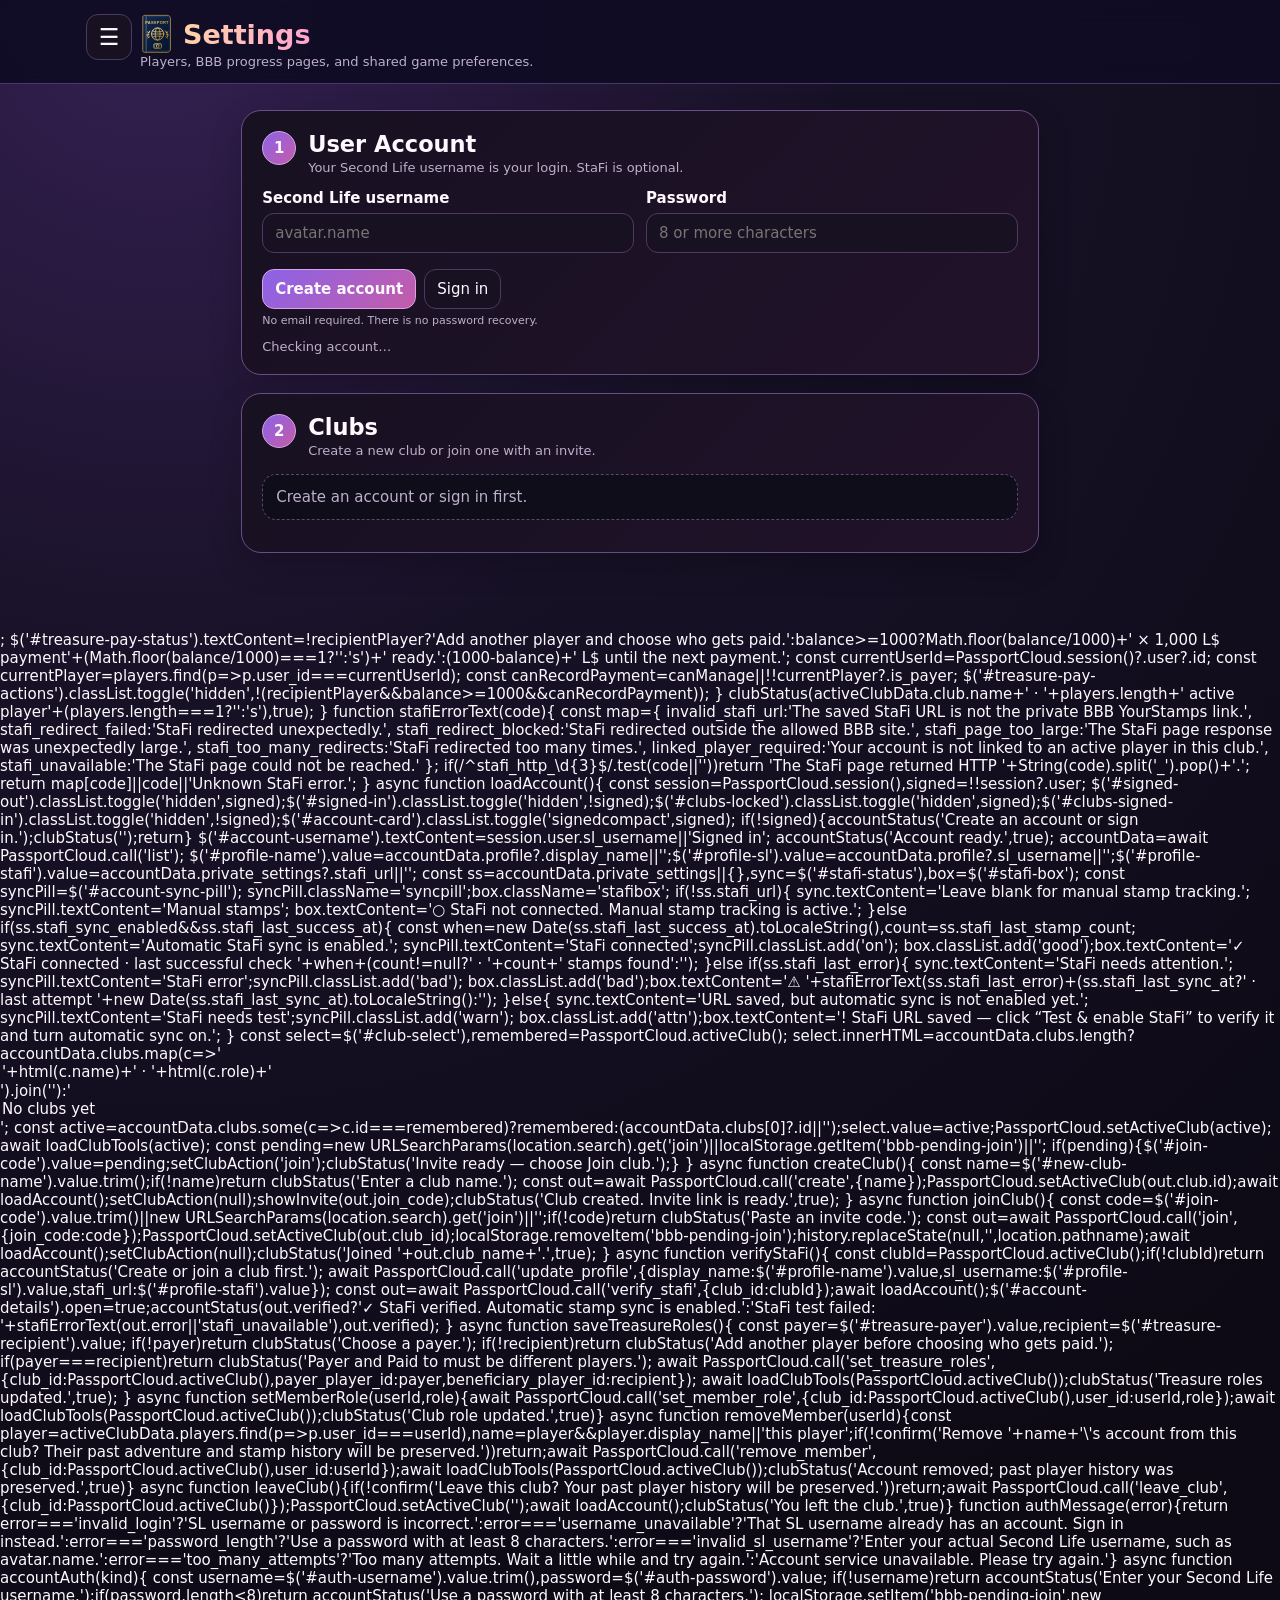
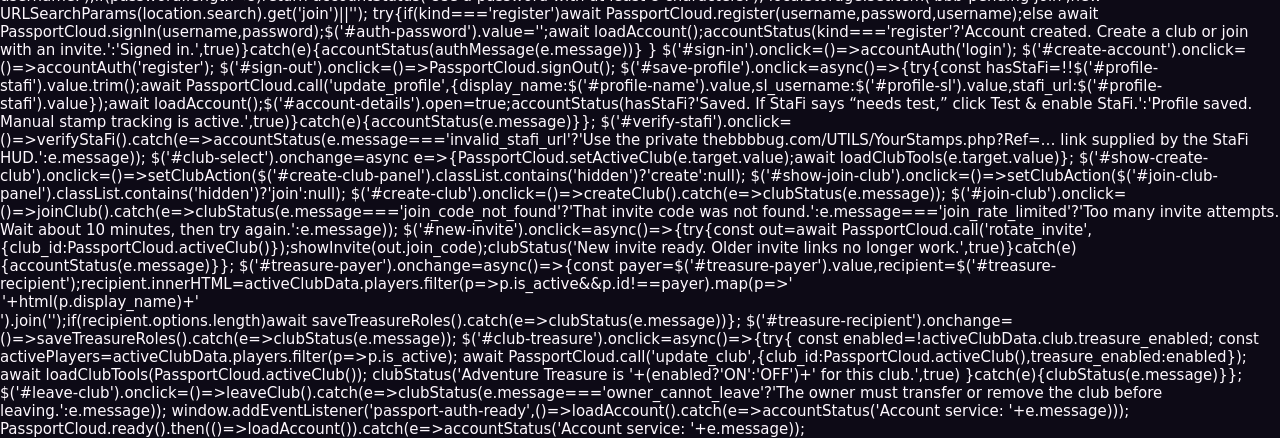
==== commit 9a18f5f3: "Retire standalone Admin page" ====
--- a/admin.html
+++ b/admin.html
@@ -1,198 +1,14 @@
 <!doctype html>
 <html>
 <head>
-<meta charset="utf-8"><meta name="viewport" content="width=device-width,initial-scale=1">
+<meta charset="utf-8">
+<meta name="viewport" content="width=device-width,initial-scale=1">
 <meta name="robots" content="noindex,nofollow">
-<title>Admin · Bellisseria Passport Adventures</title>
-<style>
-:root{--ink:#fff9ff;--muted:#bcb0ca;--line:#3b3152;--green:#63e6a5;--gold:#ffd166;--red:#ff8da1}
-*{box-sizing:border-box}
-body{margin:0;background:radial-gradient(circle at 12% 0%,#342052 0,#171126 30%,#0d0a16 72%);color:var(--ink);font:15px system-ui,-apple-system,Segoe UI,sans-serif}
-header{background:#100c24ee;border-bottom:1px solid #4a376c;padding:14px 4vw}
-.top{max-width:900px;margin:auto;display:flex;justify-content:space-between;gap:16px;align-items:center}
-h1{margin:0;font-size:24px;background:linear-gradient(90deg,#ffe39a,#ff9bd7,#b99cff);-webkit-background-clip:text;color:transparent}
-.small,.muted{color:var(--muted);font-size:12px}
-button,a.btn{border:1px solid #4b3b61;border-radius:11px;background:#171121;color:var(--ink);padding:9px 11px;cursor:pointer;text-decoration:none;font:inherit}
-button.primary{background:linear-gradient(135deg,#8b63e8,#c45ca8);border-color:#d7a4e8;font-weight:800}
-main{max-width:900px;margin:auto;padding:24px 4vw 60px}
-.card{background:linear-gradient(135deg,#171121,#21122a);border:1px solid #674d85;border-radius:18px;padding:18px;margin-bottom:16px;box-shadow:0 12px 30px #0003}
-.card h2{margin:0 0 5px}.modehead{display:flex;justify-content:space-between;gap:14px;align-items:center;flex-wrap:wrap}
-.actions{display:flex;gap:8px;align-items:center;flex-wrap:wrap}.pill{display:inline-block;border:1px solid #5b486f;border-radius:999px;padding:5px 9px;font-size:11px;font-weight:900}
-.pill.on{color:var(--green);border-color:#4f8a70;background:#10271f}.pill.off{color:var(--gold);border-color:#7a632e;background:#2b2414}
-.details{margin-top:15px;padding-top:15px;border-top:1px solid var(--line)}.grid{display:grid;grid-template-columns:1fr 1fr;gap:10px}.stat{background:#100d1b;border:1px solid #443754;border-radius:12px;padding:11px}
-.stat b{display:block;margin-top:3px}.money{font-size:34px;font-weight:900;color:#ffe08a}.paybox{margin-top:12px;padding:13px;border:1px solid #84556a;border-radius:13px;background:#28141d}
-.statusbox{background:#100d1b;border:1px solid #4a3a61;border-radius:13px;padding:13px;margin-top:12px;line-height:1.5}.good{color:var(--green)}.warn{color:var(--gold)}.bad{color:#ffacba}
-.notice{min-height:18px;margin-top:10px;color:var(--muted);font-size:12px}.hidden{display:none!important}
-#gate{max-width:520px;margin:70px auto;padding:0 4vw;text-align:center;color:var(--muted)}
-@media(max-width:650px){.grid{grid-template-columns:1fr}.top{align-items:flex-start}.top .actions{justify-content:flex-end}}
-</style>
-<link rel="icon" type="image/svg+xml" href="favicon.svg">
+<meta http-equiv="refresh" content="0;url=settings.html">
+<title>Settings · Bellisseria Passport Adventures</title>
 </head>
 <body>
-<header>
-  <div class="top">
-    <div><h1>⚙ Passport Adventures Admin</h1><div class="small">Owner setup only</div></div>
-    <div class="actions"><a class="btn" href="settings.html">Settings</a><button id="lock-admin">Lock</button></div>
-  </div>
-</header>
-
-<div id="gate">Checking admin access…</div>
-
-<main id="admin-main" class="hidden">
-<section class="card" id="treasure-card">
-  <div class="modehead">
-    <div><h2 id="treasure-title">Adventure Treasure</h2><div class="small">Money mode for the active club.</div></div>
-    <div class="actions"><span class="pill off" id="treasure-pill">OFF</span><button id="treasure-toggle">Turn on</button></div>
-  </div>
-  <div id="treasure-off-note" class="statusbox">Adventure Treasure is off for this club.</div>
-  <div id="treasure-details" class="details hidden">
-    <div class="grid">
-      <div class="stat"><span class="small">Payer</span><b id="payer-name">—</b></div>
-      <div class="stat"><span class="small">Paid to</span><b id="recipient-name">—</b></div>
-    </div>
-    <div class="statusbox">
-      <div class="small">Waiting to be paid</div>
-      <div class="money" id="treasure-balance">0 L$</div>
-      <div class="small" id="treasure-progress">—</div>
-      <div class="small" id="treasure-request" style="margin-top:6px"></div>
-    </div>
-    <div class="paybox hidden" id="pay-box">
-      <b>💸 1,000 L$ ready</b>
-      <div class="small" style="margin-top:4px">Pay the <b>Paid to</b> player manually in Second Life, then record it here.</div>
-      <div class="actions" style="margin-top:10px"><button class="primary" id="mark-paid">Mark 1,000 L$ paid</button></div>
-    </div>
-  </div>
-  <div class="notice" id="treasure-message"></div>
-</section>
-
-<section class="card">
-  <div class="modehead"><div><h2>📡 StaFi diagnostics</h2><div class="small">Automatic BBB stamp sync for your signed-in account.</div></div><a class="btn" href="settings.html">Edit StaFi URL</a></div>
-  <div class="statusbox">
-    <div><b>Account:</b> <span id="stafi-account">—</span></div>
-    <div><b>Private StaFi URL:</b> <span id="stafi-url">—</span></div>
-    <div><b>Sync enabled:</b> <span id="stafi-enabled">—</span></div>
-    <div><b>Verified:</b> <span id="stafi-verified">—</span></div>
-    <div><b>Last attempt:</b> <span id="stafi-attempt">—</span></div>
-    <div><b>Last success:</b> <span id="stafi-success">—</span></div>
-    <div><b>Stamps found:</b> <span id="stafi-count">—</span></div>
-    <div style="margin-top:7px"><b>Status:</b> <span id="stafi-status">Checking…</span></div>
-  </div>
-  <div class="actions" style="margin-top:12px"><button class="primary" id="stafi-test">Test &amp; enable StaFi</button></div>
-  <div class="notice" id="stafi-message"></div>
-</section>
-</main>
-
-<script src="club-session.js?v=4"></script>
-<script>
-const $=s=>document.querySelector(s);
-let clubState=null;
-
-function when(v){return v?new Date(v).toLocaleString():'Never'}
-function stafiError(code){
- const map={
-  invalid_stafi_url:'Invalid BBB YourStamps URL.',
-  stafi_redirect_failed:'StaFi redirected unexpectedly.',
-  stafi_redirect_blocked:'StaFi redirected outside the allowed BBB site.',
-  stafi_page_too_large:'StaFi page response was unexpectedly large.',
-  stafi_too_many_redirects:'StaFi redirected too many times.',
-  linked_player_required:'This account is not linked to an active player in the selected club.',
-  stafi_unavailable:'The StaFi page could not be reached.'
- };
- if(/^stafi_http_\d{3}$/.test(code||''))return 'StaFi returned HTTP '+String(code).split('_').pop()+'.';
- return map[code]||code||'Unknown StaFi error.';
-}
-function remaining(r){return Math.max(0,Number(r?.amount||0)-Math.max(0,Number(r?.paid_amount||0)))}
-
-async function requireAdmin(){
- await PassportCloud.ready();
- if(!PassportCloud.session()?.user){location.replace('settings.html');return false}
- if(await PassportCloud.adminReady())return true;
- const password=prompt('Admin password');
- if(password===null){location.replace('settings.html');return false}
- try{await PassportCloud.adminUnlock(password);return true}
- catch(e){alert(e.message==='invalid_admin_password'?'Incorrect admin password.':'Admin access denied.');location.replace('settings.html');return false}
-}
-
-async function refreshTreasure(){
- const clubId=PassportCloud.activeClub();
- if(!clubId){$('#treasure-title').textContent='Adventure Treasure';$('#treasure-message').textContent='Choose an active club in Settings first.';$('#treasure-toggle').disabled=true;return}
- const d=await PassportCloud.call('load',{club_id:clubId});clubState=d;
- if(!['owner','admin'].includes(d.membership.role)){$('#treasure-message').textContent='This account does not manage the active club.';$('#treasure-toggle').disabled=true;return}
- const on=!!d.club.treasure_enabled,players=d.players.filter(p=>p.is_active),payer=players.find(p=>p.is_payer)||players[0]||null,recipient=players.find(p=>p.is_beneficiary&&!p.is_payer)||players.find(p=>p.id!==payer?.id)||null;
- $('#treasure-title').textContent=d.club.name+' · Adventure Treasure';
- $('#treasure-pill').textContent=on?'ON':'OFF';$('#treasure-pill').className='pill '+(on?'on':'off');$('#treasure-toggle').textContent=on?'Turn off':'Turn on';$('#treasure-toggle').disabled=false;
- $('#treasure-off-note').classList.toggle('hidden',on);$('#treasure-details').classList.toggle('hidden',!on);
- if(!on){$('#treasure-message').textContent='';return}
- $('#payer-name').textContent=payer?.display_name||'Not set';
- $('#recipient-name').textContent=recipient?.display_name||'Add another player';
- const balance=(d.rewards||[]).filter(r=>!recipient||r.beneficiary_player_id===recipient.id).reduce((n,r)=>n+remaining(r),0);
- $('#treasure-balance').textContent=balance+' L$';
- $('#treasure-progress').textContent=recipient?(balance>=1000?Math.floor(balance/1000)+' × 1,000 L$ payment'+(Math.floor(balance/1000)===1?'':'s')+' ready':(1000-balance)+' L$ until the next payment'):'Choose a Paid to player in Settings after another player joins.';
- const pending=(d.collect_requests||[]).find(r=>r.status==='pending'&&(!recipient||r.beneficiary_player_id===recipient.id));
- $('#treasure-request').textContent=pending?'🎉 Bonus requested '+new Date(pending.created_at).toLocaleString():'';
- $('#pay-box').classList.toggle('hidden',!recipient||balance<1000);
- $('#treasure-message').textContent='';
-}
-
-async function refreshStaFi(){
- const data=await PassportCloud.call('list'),ss=data.private_settings||{};
- $('#stafi-account').textContent=data.profile?.sl_username||data.user?.sl_username||'—';
- $('#stafi-url').textContent=ss.stafi_url?'Saved privately':'Not saved';
- $('#stafi-enabled').textContent=ss.stafi_sync_enabled?'Yes':'No';
- $('#stafi-verified').textContent=when(ss.stafi_verified_at);
- $('#stafi-attempt').textContent=when(ss.stafi_last_sync_at);
- $('#stafi-success').textContent=when(ss.stafi_last_success_at);
- $('#stafi-count').textContent=ss.stafi_last_stamp_count==null?'—':String(ss.stafi_last_stamp_count);
- const status=$('#stafi-status');
- status.className='';
- if(!ss.stafi_url){status.textContent='Not connected — manual stamp tracking only.';status.className='warn'}
- else if(ss.stafi_last_error){status.textContent='⚠ '+stafiError(ss.stafi_last_error);status.className='bad'}
- else if(ss.stafi_sync_enabled&&ss.stafi_last_success_at){status.textContent='✓ Connected and syncing.';status.className='good'}
- else{status.textContent='URL saved but not tested/enabled yet.';status.className='warn'}
- $('#stafi-test').disabled=!ss.stafi_url||!PassportCloud.activeClub();
-}
-
-async function toggleTreasure(){
- if(!clubState)return;
- const enabled=!clubState.club.treasure_enabled;
- if(enabled&&!clubState.players.some(p=>p.is_active&&p.is_beneficiary&&!p.is_payer)){
-   if(!confirm('Turn Adventure Treasure on now?\n\nA Paid to player is not set yet. You can add another player and choose Paid to in Settings later.'))return;
- }
- await PassportCloud.call('update_club',{club_id:clubState.club.id,treasure_enabled:enabled});
- $('#treasure-message').textContent='Adventure Treasure is '+(enabled?'ON.':'OFF.');
- await refreshTreasure();
-}
-async function markPaid(){
- if(!clubState)return;
- const recipient=clubState.players.find(p=>p.is_active&&p.is_beneficiary&&!p.is_payer);
- if(!recipient)return;
- if(!confirm('Record ONE 1,000 L$ payment to '+recipient.display_name+' as paid?\n\nOnly do this after you actually send the L$ in Second Life.'))return;
- try{
-  const out=await PassportCloud.call('mark_paid',{club_id:clubState.club.id});
-  await refreshTreasure();$('#treasure-message').textContent='✓ 1,000 L$ recorded as paid. '+out.remaining_balance+' L$ remains.';
- }catch(e){$('#treasure-message').textContent=e.message==='threshold_not_met'?'The balance is below 1,000 L$.':'Could not record payment.'}
-}
-async function testStaFi(){
- const clubId=PassportCloud.activeClub();if(!clubId)return;
- const btn=$('#stafi-test');btn.disabled=true;btn.textContent='Testing…';
- try{
-  const out=await PassportCloud.call('verify_stafi',{club_id:clubId});
-  $('#stafi-message').textContent=out.verified?'✓ StaFi verified. Automatic sync is enabled.':'StaFi test failed: '+stafiError(out.error);
-  await refreshStaFi();
- }catch(e){$('#stafi-message').textContent='StaFi test failed: '+stafiError(e.message)}
- finally{btn.textContent='Test & enable StaFi';btn.disabled=false}
-}
-
-$('#treasure-toggle').onclick=()=>toggleTreasure().catch(()=>{$('#treasure-message').textContent='Could not change Adventure Treasure.'});
-$('#mark-paid').onclick=()=>markPaid();
-$('#stafi-test').onclick=()=>testStaFi();
-$('#lock-admin').onclick=async()=>{await PassportCloud.adminLogout();location.replace('settings.html')};
-
-(async()=>{
- if(!await requireAdmin())return;
- $('#gate').classList.add('hidden');$('#admin-main').classList.remove('hidden');
- await Promise.all([refreshTreasure(),refreshStaFi()]);
-})().catch(e=>{alert('Admin failed to load.');location.replace('settings.html')});
-</script>
+<p>Admin controls have moved to <a href="settings.html">Settings</a>.</p>
+<script>location.replace('settings.html');</script>
 </body>
 </html>
